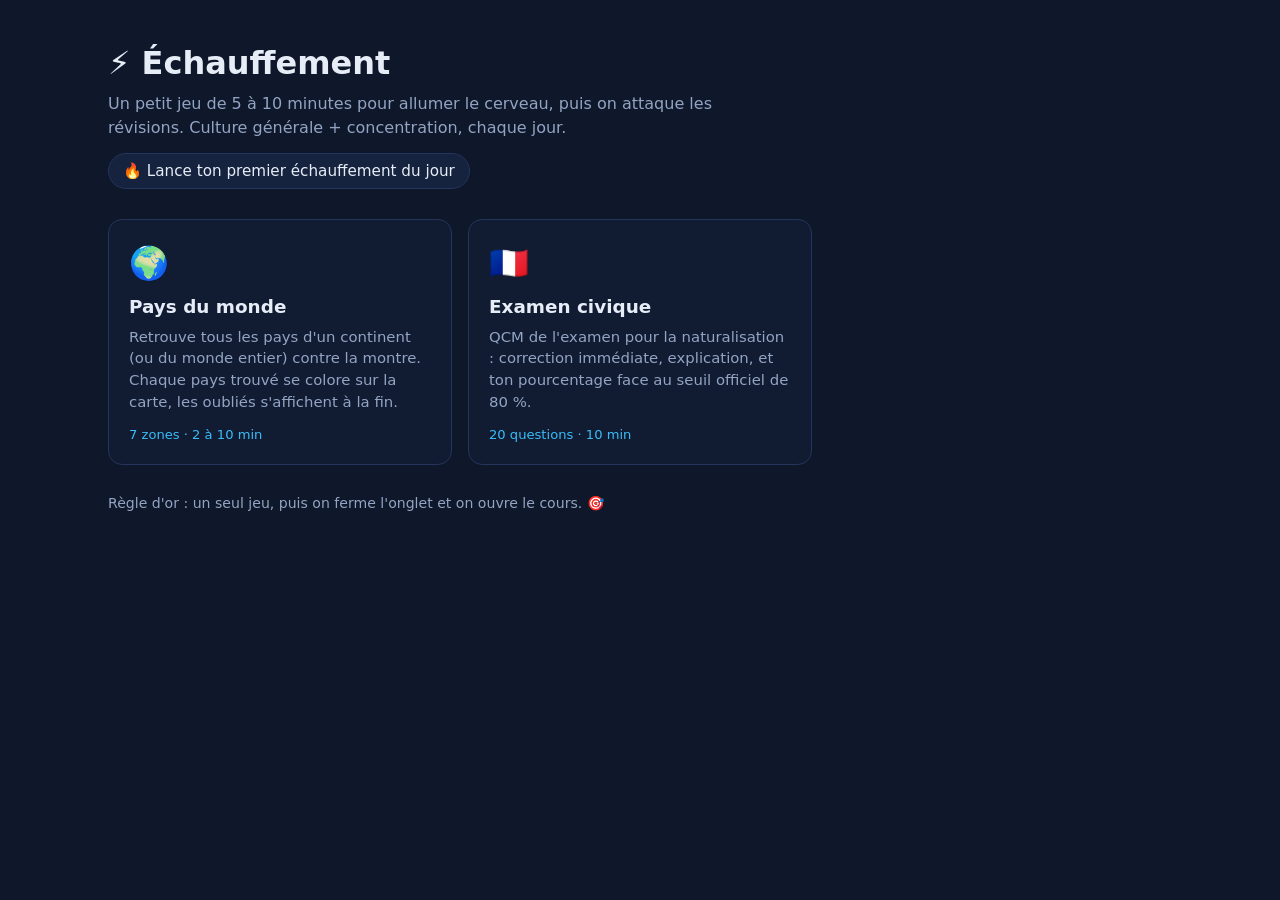
==== index.html @ aa5aae0f "Échauffement : jeu des pays + QCM examen civique Co-Authored-By: Claude Opus 5.5 <noreply@anthropic." ====
<!DOCTYPE html>
<html lang="fr">
<head>
<meta charset="utf-8">
<meta name="viewport" content="width=device-width,initial-scale=1">
<title>Échauffement — 10 minutes pour se mettre en route</title>
<link rel="stylesheet" href="css/style.css">
</head>
<body>
<div class="wrap">
  <section class="hero">
    <h1>⚡ Échauffement</h1>
    <p>Un petit jeu de 5 à 10 minutes pour allumer le cerveau, puis on attaque les révisions. Culture générale + concentration, chaque jour.</p>
    <div class="streak" id="streak"></div>
  </section>

  <div class="grid">
    <a class="card" href="pays.html">
      <div class="ico">🌍</div>
      <h2>Pays du monde</h2>
      <p>Retrouve tous les pays d'un continent (ou du monde entier) contre la montre. Chaque pays trouvé se colore sur la carte, les oubliés s'affichent à la fin.</p>
      <div class="meta" id="m-pays">7 zones · 2 à 10 min</div>
    </a>
    <a class="card" href="civique.html">
      <div class="ico">🇫🇷</div>
      <h2>Examen civique</h2>
      <p>QCM de l'examen pour la naturalisation : correction immédiate, explication, et ton pourcentage face au seuil officiel de 80 %.</p>
      <div class="meta" id="m-civ">20 questions · 10 min</div>
    </a>
  </div>

  <p class="muted small" style="margin-top:28px">Règle d'or : un seul jeu, puis on ferme l'onglet et on ouvre le cours. 🎯</p>
</div>
<script src="js/common.js"></script>
<script>
  const s = streak();
  document.getElementById("streak").innerHTML = s
    ? `🔥 Série : <b>${s} jour${s > 1 ? "s" : ""}</b> d'affilée`
    : `🔥 Lance ton premier échauffement du jour`;
  const h = Store.get("civ:hist", []);
  if (h.length) document.getElementById("m-civ").textContent = `20 questions · 10 min · dernier score : ${h[h.length - 1].p}%`;
</script>
</body>
</html>
---- css/style.css ----
:root{
  --bg:#0f172a;--panel:#111c33;--panel2:#16233f;--line:#24345a;
  --txt:#e6edf7;--mut:#93a4c3;--acc:#38bdf8;--ok:#22c55e;--ko:#ef4444;--warn:#f59e0b;
  --land:#1e2b47;--target:#33476f;--found:#22c55e;--miss:#ef4444;
  --r:14px;
}
*{box-sizing:border-box}
html,body{margin:0;background:var(--bg);color:var(--txt);font-family:system-ui,-apple-system,"Segoe UI",Roboto,sans-serif;line-height:1.45}
a{color:var(--acc);text-decoration:none}
.wrap{max-width:1100px;margin:0 auto;padding:18px}
header.top{display:flex;align-items:center;justify-content:space-between;gap:12px;margin-bottom:14px}
header.top h1{font-size:1.25rem;margin:0}
header.top .back{color:var(--mut);font-size:.95rem}
.muted{color:var(--mut)}
.small{font-size:.88rem}

/* Accueil */
.hero{padding:22px 0 8px}
.hero h1{font-size:2rem;margin:0 0 6px}
.hero p{margin:0;color:var(--mut);max-width:640px}
.streak{display:inline-flex;gap:8px;align-items:center;background:var(--panel2);border:1px solid var(--line);border-radius:999px;padding:6px 14px;margin-top:14px;font-size:.95rem}
.grid{display:grid;grid-template-columns:repeat(auto-fill,minmax(280px,1fr));gap:16px;margin-top:22px}
.card{display:block;background:var(--panel);border:1px solid var(--line);border-radius:var(--r);padding:20px;color:var(--txt);transition:transform .12s,border-color .12s}
a.card:hover{transform:translateY(-2px);border-color:var(--acc)}
.card .ico{font-size:2rem}
.card h2{margin:8px 0 6px;font-size:1.15rem}
.card p{margin:0;color:var(--mut);font-size:.93rem}
.card .meta{margin-top:12px;font-size:.82rem;color:var(--acc)}
.card.soon{opacity:.55}

/* Boutons */
.btn{appearance:none;border:1px solid var(--line);background:var(--panel2);color:var(--txt);padding:10px 16px;border-radius:10px;font-size:1rem;cursor:pointer;font-weight:600}
.btn:hover{border-color:var(--acc)}
.btn.primary{background:var(--acc);border-color:var(--acc);color:#05202e}
.btn.danger{border-color:#5b2330;color:#fca5a5}
.btn:disabled{opacity:.5;cursor:default}
.row{display:flex;gap:10px;flex-wrap:wrap;align-items:center}

/* Choix continent */
.choices{display:grid;grid-template-columns:repeat(auto-fill,minmax(200px,1fr));gap:12px;margin-top:12px}
.choice{text-align:left;background:var(--panel);border:1px solid var(--line);border-radius:var(--r);padding:16px;color:var(--txt);cursor:pointer;font:inherit}
.choice:hover{border-color:var(--acc)}
.choice b{display:block;font-size:1.05rem}
.choice span{display:block;color:var(--mut);font-size:.85rem;margin-top:4px}
.choice .best{color:var(--ok)}

/* Jeu carte */
.hud{display:flex;gap:12px;align-items:center;flex-wrap:wrap;margin-bottom:10px}
.hud input{flex:1;min-width:220px;font-size:1.1rem;padding:12px 14px;border-radius:10px;border:2px solid var(--line);background:#0b1326;color:var(--txt);outline:none}
.hud input:focus{border-color:var(--acc)}
.hud input.flash{border-color:var(--ok);box-shadow:0 0 0 3px rgba(34,197,94,.25)}
.stat{background:var(--panel);border:1px solid var(--line);border-radius:10px;padding:8px 14px;font-variant-numeric:tabular-nums;font-weight:700;min-width:92px;text-align:center}
.stat small{display:block;font-weight:500;color:var(--mut);font-size:.72rem}
.stat.low{color:var(--warn)}
.bar{height:6px;background:var(--panel2);border-radius:99px;overflow:hidden;margin-bottom:10px}
.bar>i{display:block;height:100%;background:var(--ok);width:0;transition:width .3s}
.last{min-height:1.4em;color:var(--ok);font-weight:600;margin:-2px 0 8px}
.mapbox{position:relative;background:#0a1730;border:1px solid var(--line);border-radius:var(--r);overflow:hidden}
.mapbox svg{display:block;width:100%;height:68vh;min-height:360px;cursor:grab;touch-action:none}
.mapbox .hint{position:absolute;right:10px;bottom:8px;font-size:.75rem;color:var(--mut);pointer-events:none}
.zoombtns{position:absolute;right:10px;top:10px;display:flex;flex-direction:column;gap:6px}
.zoombtns button{width:34px;height:34px;border-radius:8px;border:1px solid var(--line);background:var(--panel2);color:var(--txt);font-size:1.1rem;cursor:pointer}
path.land{fill:var(--land);stroke:#0a1730;stroke-width:.5;vector-effect:non-scaling-stroke}
path.target{fill:var(--target)}
path.found{fill:var(--found)}
path.miss{fill:var(--miss)}
circle.dot{fill:var(--target);stroke:#cbd5e1;stroke-width:1;vector-effect:non-scaling-stroke}
circle.dot.found{fill:var(--found);stroke:#bbf7d0}
circle.dot.miss{fill:var(--miss);stroke:#fecaca}
.pulse{animation:pulse 1s ease-in-out infinite}
@keyframes pulse{50%{opacity:.35}}
text.lbl{fill:#fff;font-weight:700;text-anchor:middle;dominant-baseline:middle;paint-order:stroke;stroke:#052e16;stroke-width:3px;stroke-linejoin:round;pointer-events:none}
text.lbl.miss{stroke:#450a0a}
.tip{position:absolute;pointer-events:none;background:#000c;padding:4px 8px;border-radius:6px;font-size:.85rem;display:none}

/* Résultats */
.results{background:var(--panel);border:1px solid var(--line);border-radius:var(--r);padding:18px;margin:14px 0}
.results h2{margin:0 0 6px}
.big{font-size:2.4rem;font-weight:800}
.chips{display:flex;flex-wrap:wrap;gap:8px;margin-top:10px}
.chip{background:#3a1520;border:1px solid #6b2333;color:#fecaca;padding:5px 10px;border-radius:999px;font-size:.9rem;cursor:default}
.chip:hover{border-color:var(--ko)}
.hidden{display:none!important}

/* QCM */
.qcard{background:var(--panel);border:1px solid var(--line);border-radius:var(--r);padding:22px;margin-top:10px}
.tag{display:inline-block;font-size:.78rem;padding:3px 10px;border-radius:999px;background:var(--panel2);border:1px solid var(--line);color:var(--acc);margin-bottom:10px}
.tag.sit{color:var(--warn)}
.qtext{font-size:1.2rem;font-weight:650;margin:0 0 16px}
.opts{display:grid;gap:10px}
.opt{display:flex;gap:12px;align-items:flex-start;text-align:left;font:inherit;font-size:1rem;color:var(--txt);background:var(--panel2);border:2px solid var(--line);border-radius:12px;padding:12px 14px;cursor:pointer}
.opt:hover:not(:disabled){border-color:var(--acc)}
.opt .k{flex:none;width:26px;height:26px;border-radius:7px;background:#0b1326;display:grid;place-items:center;font-weight:700;font-size:.85rem;color:var(--mut)}
.opt.good{border-color:var(--ok);background:#0f2e1c}
.opt.bad{border-color:var(--ko);background:#34131b}
.opt:disabled{cursor:default}
.expl{margin-top:14px;padding:12px 14px;border-radius:10px;background:#0b1326;border-left:4px solid var(--acc);font-size:.95rem}
.expl.ok{border-left-color:var(--ok)}.expl.ko{border-left-color:var(--ko)}
.target-line{position:relative;height:14px;background:var(--panel2);border-radius:99px;margin:14px 0 6px;overflow:visible}
.target-line>i{display:block;height:100%;border-radius:99px}
.target-line>b{position:absolute;top:-6px;bottom:-6px;width:3px;background:#fff;left:80%}
.themes{display:grid;grid-template-columns:repeat(auto-fill,minmax(210px,1fr));gap:8px;margin-top:12px}
.themes div{background:var(--panel2);border-radius:10px;padding:8px 12px;font-size:.9rem}
.errs{margin-top:14px;display:grid;gap:10px}
.errs div{background:var(--panel2);border-radius:10px;padding:10px 14px;font-size:.93rem}
.errs .ga{color:#86efac}.errs .ba{color:#fca5a5;text-decoration:line-through}
.hist{font-variant-numeric:tabular-nums}
@media (max-width:600px){.hero h1{font-size:1.6rem}.qtext{font-size:1.08rem}.mapbox svg{height:58vh}}
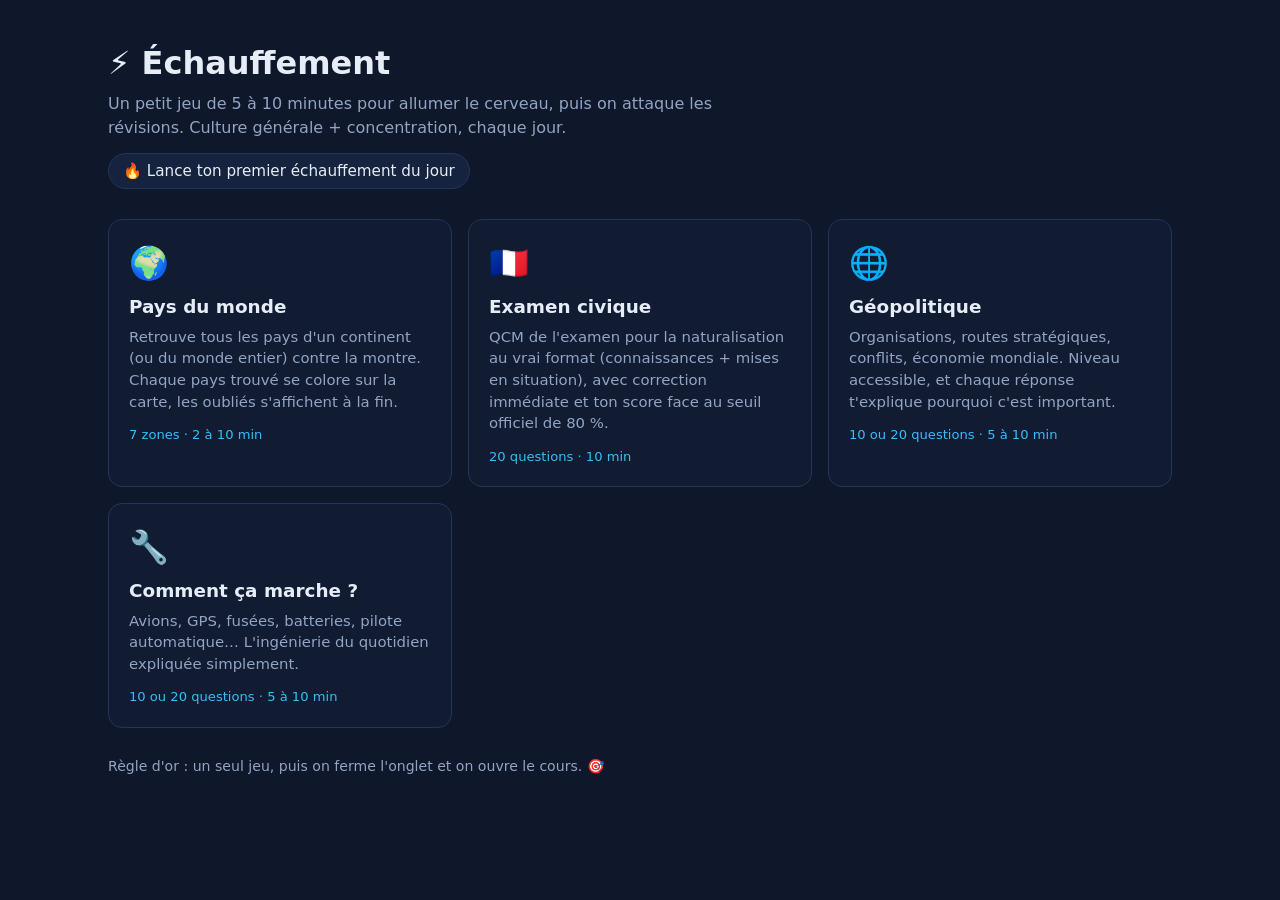
==== commit debc3e65: "Zoom sur chaque pays trouvé, QCM naturalisation au vrai format, quiz Géopolitique et Comment ça marc" ====
--- a/index.html
+++ b/index.html
@@ -24,8 +24,20 @@
     <a class="card" href="civique.html">
       <div class="ico">🇫🇷</div>
       <h2>Examen civique</h2>
-      <p>QCM de l'examen pour la naturalisation : correction immédiate, explication, et ton pourcentage face au seuil officiel de 80 %.</p>
+      <p>QCM de l'examen pour la naturalisation au vrai format (connaissances + mises en situation), avec correction immédiate et ton score face au seuil officiel de 80 %.</p>
       <div class="meta" id="m-civ">20 questions · 10 min</div>
+    </a>
+    <a class="card" href="geo.html">
+      <div class="ico">🌐</div>
+      <h2>Géopolitique</h2>
+      <p>Organisations, routes stratégiques, conflits, économie mondiale. Niveau accessible, et chaque réponse t'explique pourquoi c'est important.</p>
+      <div class="meta">10 ou 20 questions · 5 à 10 min</div>
+    </a>
+    <a class="card" href="tech.html">
+      <div class="ico">🔧</div>
+      <h2>Comment ça marche ?</h2>
+      <p>Avions, GPS, fusées, batteries, pilote automatique… L'ingénierie du quotidien expliquée simplement.</p>
+      <div class="meta">10 ou 20 questions · 5 à 10 min</div>
     </a>
   </div>
 
@@ -37,7 +49,7 @@
   document.getElementById("streak").innerHTML = s
     ? `🔥 Série : <b>${s} jour${s > 1 ? "s" : ""}</b> d'affilée`
     : `🔥 Lance ton premier échauffement du jour`;
-  const h = Store.get("civ:hist", []);
+  const h = Store.get("civ2:hist", []);
   if (h.length) document.getElementById("m-civ").textContent = `20 questions · 10 min · dernier score : ${h[h.length - 1].p}%`;
 </script>
 </body>
--- a/css/style.css
+++ b/css/style.css
@@ -106,3 +106,5 @@
 .errs .ga{color:#86efac}.errs .ba{color:#fca5a5;text-decoration:line-through}
 .hist{font-variant-numeric:tabular-nums}
 @media (max-width:600px){.hero h1{font-size:1.6rem}.qtext{font-size:1.08rem}.mapbox svg{height:58vh}}
+.toggle{display:flex;align-items:center;gap:6px;font-size:.9rem;color:var(--mut);cursor:pointer;user-select:none}
+.toggle input{width:18px;height:18px;accent-color:var(--acc)}
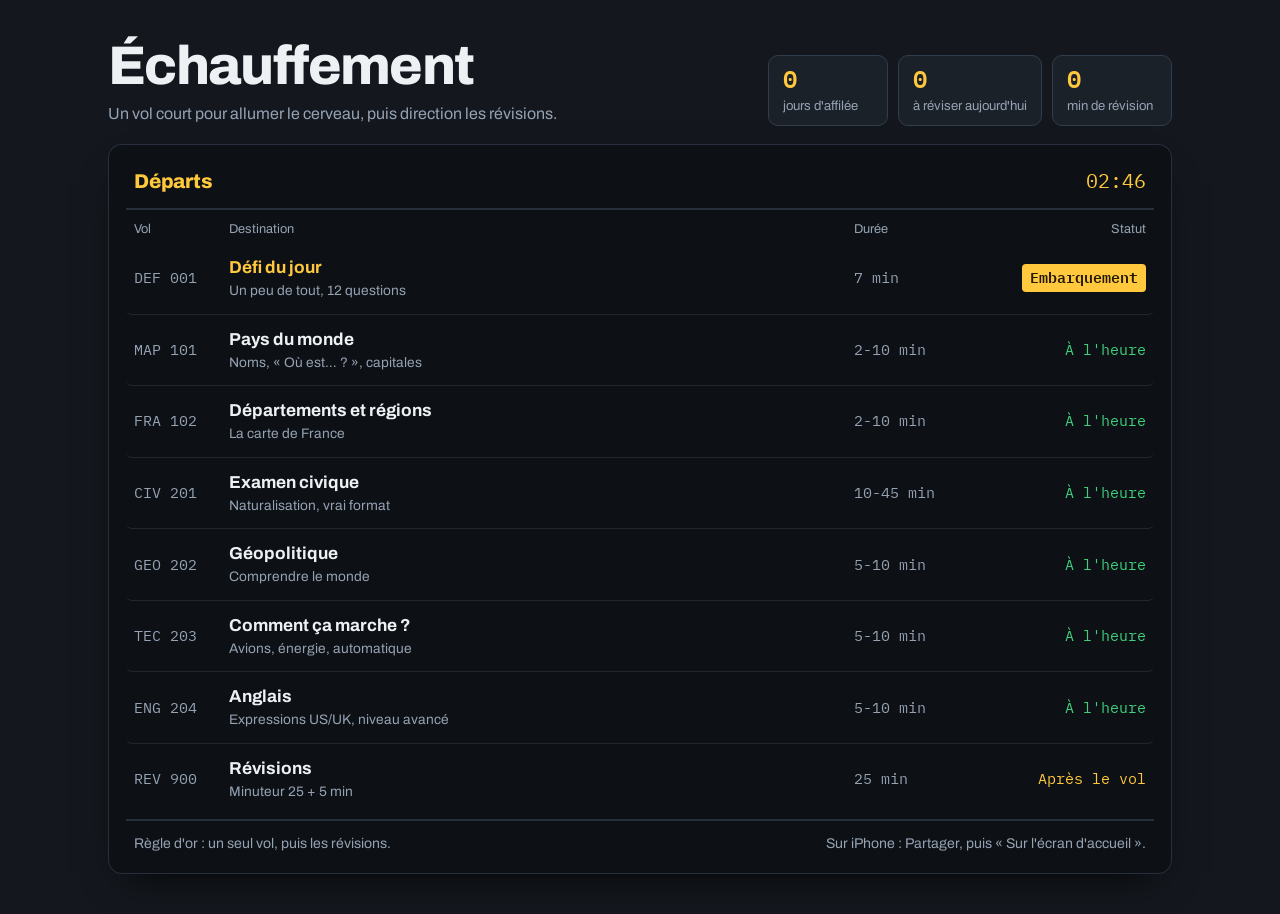
==== commit 5338d6d1: "Tableau des départs, répétition espacée partout, Où est…, capitales, France, anglais, défi du jour, " ====
--- a/index.html
+++ b/index.html
@@ -2,55 +2,78 @@
 <html lang="fr">
 <head>
 <meta charset="utf-8">
-<meta name="viewport" content="width=device-width,initial-scale=1">
-<title>Échauffement — 10 minutes pour se mettre en route</title>
+<meta name="viewport" content="width=device-width,initial-scale=1,viewport-fit=cover">
+<title>Échauffement — départs</title>
+<meta name="description" content="Petits jeux de 5 à 10 minutes pour se mettre en route avant de réviser.">
+<meta name="theme-color" content="#14181e">
+<link rel="manifest" href="manifest.webmanifest">
+<link rel="icon" href="icons/icon-192.png">
+<link rel="apple-touch-icon" href="icons/apple-touch-icon.png">
+<meta name="apple-mobile-web-app-capable" content="yes">
+<meta name="apple-mobile-web-app-status-bar-style" content="black-translucent">
+<meta name="apple-mobile-web-app-title" content="Échauffement">
+<link rel="preload" href="fonts/archivo-latin-800-normal.woff2" as="font" type="font/woff2" crossorigin>
 <link rel="stylesheet" href="css/style.css">
 </head>
 <body>
 <div class="wrap">
-  <section class="hero">
-    <h1>⚡ Échauffement</h1>
-    <p>Un petit jeu de 5 à 10 minutes pour allumer le cerveau, puis on attaque les révisions. Culture générale + concentration, chaque jour.</p>
-    <div class="streak" id="streak"></div>
+  <section class="hall">
+    <div>
+      <h1>Échauffement</h1>
+      <p>Un vol court pour allumer le cerveau, puis direction les révisions.</p>
+    </div>
+    <div class="counters">
+      <div class="counter"><b id="c-streak">0</b><span>jours d'affilée</span></div>
+      <div class="counter"><b id="c-due">0</b><span>à réviser aujourd'hui</span></div>
+      <div class="counter"><b id="c-focus">0</b><span>min de révision</span></div>
+    </div>
   </section>
 
-  <div class="grid">
-    <a class="card" href="pays.html">
-      <div class="ico">🌍</div>
-      <h2>Pays du monde</h2>
-      <p>Retrouve tous les pays d'un continent (ou du monde entier) contre la montre. Chaque pays trouvé se colore sur la carte, les oubliés s'affichent à la fin.</p>
-      <div class="meta" id="m-pays">7 zones · 2 à 10 min</div>
-    </a>
-    <a class="card" href="civique.html">
-      <div class="ico">🇫🇷</div>
-      <h2>Examen civique</h2>
-      <p>QCM de l'examen pour la naturalisation au vrai format (connaissances + mises en situation), avec correction immédiate et ton score face au seuil officiel de 80 %.</p>
-      <div class="meta" id="m-civ">20 questions · 10 min</div>
-    </a>
-    <a class="card" href="geo.html">
-      <div class="ico">🌐</div>
-      <h2>Géopolitique</h2>
-      <p>Organisations, routes stratégiques, conflits, économie mondiale. Niveau accessible, et chaque réponse t'explique pourquoi c'est important.</p>
-      <div class="meta">10 ou 20 questions · 5 à 10 min</div>
-    </a>
-    <a class="card" href="tech.html">
-      <div class="ico">🔧</div>
-      <h2>Comment ça marche ?</h2>
-      <p>Avions, GPS, fusées, batteries, pilote automatique… L'ingénierie du quotidien expliquée simplement.</p>
-      <div class="meta">10 ou 20 questions · 5 à 10 min</div>
-    </a>
-  </div>
-
-  <p class="muted small" style="margin-top:28px">Règle d'or : un seul jeu, puis on ferme l'onglet et on ouvre le cours. 🎯</p>
+  <section class="board" aria-labelledby="board-title">
+    <div class="board-head"><h2 id="board-title">Départs</h2><span class="clock" id="clock">--:--</span></div>
+    <div class="cols" aria-hidden="true"><span>Vol</span><span>Destination</span><span>Durée</span><span>Statut</span></div>
+    <ul class="flights" id="flights"></ul>
+    <div class="board-foot">
+      <span>Règle d'or : un seul vol, puis les révisions.</span>
+      <span>Sur iPhone : Partager, puis « Sur l'écran d'accueil ».</span>
+    </div>
+  </section>
 </div>
 <script src="js/common.js"></script>
 <script>
-  const s = streak();
-  document.getElementById("streak").innerHTML = s
-    ? `🔥 Série : <b>${s} jour${s > 1 ? "s" : ""}</b> d'affilée`
-    : `🔥 Lance ton premier échauffement du jour`;
-  const h = Store.get("civ2:hist", []);
-  if (h.length) document.getElementById("m-civ").textContent = `20 questions · 10 min · dernier score : ${h[h.length - 1].p}%`;
+{
+  const all = SRS.all(), t = dayNum();
+  const due = prefixes => Object.keys(all).filter(k => prefixes.some(p => k.startsWith(p)) && all[k].due <= t).length;
+  const last = k => { const h = Store.get(k + ":hist", []); return h.length ? h[h.length - 1].p : null; };
+  const defi = Store.get("defi:" + today(), null);
+  const focus = focusMinutes();
+  const FLIGHTS = [
+    { code: "DEF 001", href: "defi.html", dest: "Défi du jour", sub: "Un peu de tout, 12 questions", dur: "7 min", featured: true,
+      status: defi !== null ? [`Arrivé, ${defi} %`, ""] : ["Embarquement", "now"] },
+    { code: "MAP 101", href: "pays.html", dest: "Pays du monde", sub: "Noms, « Où est… ? », capitales", dur: "2-10 min", d: due(["loc:", "cap:"]) },
+    { code: "FRA 102", href: "france.html", dest: "Départements et régions", sub: "La carte de France", dur: "2-10 min", d: due(["fr:"]) },
+    { code: "CIV 201", href: "civique.html", dest: "Examen civique", sub: "Naturalisation, vrai format", dur: "10-45 min", d: due(["civ:"]), l: last("civ") },
+    { code: "GEO 202", href: "geo.html", dest: "Géopolitique", sub: "Comprendre le monde", dur: "5-10 min", d: due(["geo:"]), l: last("geo") },
+    { code: "TEC 203", href: "tech.html", dest: "Comment ça marche ?", sub: "Avions, énergie, automatique", dur: "5-10 min", d: due(["tech:"]), l: last("tech") },
+    { code: "ENG 204", href: "anglais.html", dest: "Anglais", sub: "Expressions US/UK, niveau avancé", dur: "5-10 min", d: due(["en:"]), l: last("en") },
+    { code: "REV 900", href: "focus.html", dest: "Révisions", sub: "Minuteur 25 + 5 min", dur: "25 min",
+      status: focus ? [`${focus} min aujourd'hui`, ""] : ["Après le vol", "due"] }
+  ];
+  document.getElementById("flights").innerHTML = FLIGHTS.map((f, i) => {
+    const [txt, cls] = f.status || (f.d ? [`${f.d} à réviser`, "due"] : f.l !== undefined && f.l !== null ? [`À l'heure, ${f.l} %`, ""] : ["À l'heure", ""]);
+    return `<li><a class="flight${f.featured ? " featured" : ""}" href="${f.href}" style="--i:${i}">
+      <span class="code">${f.code}</span>
+      <span class="dest">${f.dest}<small>${f.sub}</small></span>
+      <span class="dur">${f.dur}</span>
+      <span class="status ${cls}">${txt}</span></a></li>`;
+  }).join("");
+  const totalDue = due(["civ:", "geo:", "tech:", "en:", "capq:", "loc:", "cap:", "fr:"]);
+  document.getElementById("c-streak").textContent = streak();
+  document.getElementById("c-due").textContent = totalDue;
+  document.getElementById("c-focus").textContent = focus;
+  const clock = () => { const d = new Date(); document.getElementById("clock").textContent = String(d.getHours()).padStart(2, "0") + ":" + String(d.getMinutes()).padStart(2, "0"); };
+  clock(); setInterval(clock, 10000);
+}
 </script>
 </body>
 </html>
--- a/css/style.css
+++ b/css/style.css
@@ -1,110 +1,190 @@
+/* ===== Échauffement — thème « tableau des départs » =====
+   Fond anthracite de hall d'aéroport, jaune signalétique des panneaux, chiffres en police à chasse fixe comme un panneau à palettes. */
+@font-face{font-family:"Archivo";src:url(../fonts/archivo-latin-400-normal.woff2) format("woff2");font-weight:400;font-display:swap}
+@font-face{font-family:"Archivo";src:url(../fonts/archivo-latin-600-normal.woff2) format("woff2");font-weight:600;font-display:swap}
+@font-face{font-family:"Archivo";src:url(../fonts/archivo-latin-700-normal.woff2) format("woff2");font-weight:700;font-display:swap}
+@font-face{font-family:"Archivo";src:url(../fonts/archivo-latin-800-normal.woff2) format("woff2");font-weight:800;font-display:swap}
+@font-face{font-family:"Plex Mono";src:url(../fonts/ibm-plex-mono-latin-400-normal.woff2) format("woff2");font-weight:400;font-display:swap}
+@font-face{font-family:"Plex Mono";src:url(../fonts/ibm-plex-mono-latin-600-normal.woff2) format("woff2");font-weight:600;font-display:swap}
+
 :root{
-  --bg:#0f172a;--panel:#111c33;--panel2:#16233f;--line:#24345a;
-  --txt:#e6edf7;--mut:#93a4c3;--acc:#38bdf8;--ok:#22c55e;--ko:#ef4444;--warn:#f59e0b;
-  --land:#1e2b47;--target:#33476f;--found:#22c55e;--miss:#ef4444;
-  --r:14px;
+  --bg:#14181e; --panel:#1b2129; --panel2:#232b35; --line:#323d4b; --flap:#0d1014;
+  --txt:#eef1f4; --mut:#95a2b3; --sig:#ffc83d; --sig-ink:#231a00;
+  --ok:#3fcf7d; --ko:#ff5d62; --info:#7cc4ff;
+  --ocean:#101924; --land:#27303c; --target:#3b4859; --found:#3fcf7d; --miss:#ff5d62;
+  --r:10px; --mono:"Plex Mono",ui-monospace,Menlo,monospace;
 }
-*{box-sizing:border-box}
-html,body{margin:0;background:var(--bg);color:var(--txt);font-family:system-ui,-apple-system,"Segoe UI",Roboto,sans-serif;line-height:1.45}
-a{color:var(--acc);text-decoration:none}
-.wrap{max-width:1100px;margin:0 auto;padding:18px}
-header.top{display:flex;align-items:center;justify-content:space-between;gap:12px;margin-bottom:14px}
-header.top h1{font-size:1.25rem;margin:0}
-header.top .back{color:var(--mut);font-size:.95rem}
-.muted{color:var(--mut)}
-.small{font-size:.88rem}
+*{box-sizing:border-box;min-width:0}
+html,body{margin:0;background:var(--bg);color:var(--txt);font:16px/1.5 "Archivo",system-ui,sans-serif;-webkit-font-smoothing:antialiased}
+a{color:var(--info);text-decoration:none}
+button,input{font:inherit}
+:focus-visible{outline:3px solid var(--sig);outline-offset:2px}
+.wrap{max-width:1120px;margin:0 auto;padding:clamp(14px,3vw,28px) clamp(14px,3vw,28px) 40px;padding-top:max(clamp(14px,3vw,28px),env(safe-area-inset-top))}
+.muted{color:var(--mut)} .small{font-size:.88rem} .hidden{display:none!important} .okc{color:var(--ok)}
+h1,h2,h3{line-height:1.1;margin:0;font-weight:800;letter-spacing:-.01em}
 
-/* Accueil */
-.hero{padding:22px 0 8px}
-.hero h1{font-size:2rem;margin:0 0 6px}
-.hero p{margin:0;color:var(--mut);max-width:640px}
-.streak{display:inline-flex;gap:8px;align-items:center;background:var(--panel2);border:1px solid var(--line);border-radius:999px;padding:6px 14px;margin-top:14px;font-size:.95rem}
-.grid{display:grid;grid-template-columns:repeat(auto-fill,minmax(280px,1fr));gap:16px;margin-top:22px}
-.card{display:block;background:var(--panel);border:1px solid var(--line);border-radius:var(--r);padding:20px;color:var(--txt);transition:transform .12s,border-color .12s}
-a.card:hover{transform:translateY(-2px);border-color:var(--acc)}
-.card .ico{font-size:2rem}
-.card h2{margin:8px 0 6px;font-size:1.15rem}
-.card p{margin:0;color:var(--mut);font-size:.93rem}
-.card .meta{margin-top:12px;font-size:.82rem;color:var(--acc)}
-.card.soon{opacity:.55}
+/* ---------- En-tête des pages ---------- */
+header.top{display:flex;align-items:center;gap:16px;margin-bottom:18px;padding-bottom:14px;border-bottom:1px solid var(--line)}
+header.top h1{font-size:clamp(1.35rem,3vw,1.8rem)}
+header.top .back{display:inline-flex;align-items:center;gap:6px;font-weight:600;color:var(--mut);padding:8px 14px;border:1px solid var(--line);border-radius:999px;font-size:.9rem;white-space:nowrap;min-height:40px}
+header.top .back:hover{color:var(--txt);border-color:var(--mut)}
+.intro{max-width:68ch;color:var(--mut);margin:0 0 16px}
+.intro b{color:var(--txt)}
 
-/* Boutons */
-.btn{appearance:none;border:1px solid var(--line);background:var(--panel2);color:var(--txt);padding:10px 16px;border-radius:10px;font-size:1rem;cursor:pointer;font-weight:600}
-.btn:hover{border-color:var(--acc)}
-.btn.primary{background:var(--acc);border-color:var(--acc);color:#05202e}
-.btn.danger{border-color:#5b2330;color:#fca5a5}
-.btn:disabled{opacity:.5;cursor:default}
+/* ---------- Tableau des départs (accueil) ---------- */
+.hall{display:flex;flex-wrap:wrap;align-items:flex-end;justify-content:space-between;gap:12px 24px;margin:8px 0 18px}
+.hall h1{font-size:clamp(2.2rem,6vw,3.4rem);letter-spacing:-.03em}
+.hall p{margin:6px 0 0;color:var(--mut);max-width:52ch}
+.counters{display:flex;gap:10px;flex-wrap:wrap}
+.counter{background:var(--panel);border:1px solid var(--line);border-radius:var(--r);padding:8px 14px;min-width:120px}
+.counter b{display:block;font-family:var(--mono);font-size:1.5rem;font-weight:600;color:var(--sig);line-height:1.2}
+.counter span{font-size:.82rem;color:var(--mut)}
+.board{background:var(--flap);border-radius:14px;padding:clamp(10px,2vw,18px);box-shadow:inset 0 0 0 1px #262f3b,0 18px 40px -20px #000}
+.board-head{display:flex;justify-content:space-between;align-items:baseline;padding:4px 8px 12px;border-bottom:2px solid #262f3b}
+.board-head h2{font-size:1.25rem;color:var(--sig)}
+.board-head .clock{font-family:var(--mono);color:var(--sig);font-size:1.25rem}
+.cols{display:grid;grid-template-columns:5.2rem minmax(0,1fr) 6.5rem 11rem;gap:12px;padding:10px 8px 4px;color:var(--mut);font-size:.8rem}
+.cols span:last-child{text-align:right}
+.flights{list-style:none;margin:0;padding:0}
+.flight{display:grid;grid-template-columns:5.2rem minmax(0,1fr) 6.5rem 11rem;align-items:center;gap:12px;padding:12px 8px;border-bottom:1px solid #1f2731;color:var(--txt);border-radius:6px;transition:background .15s}
+.flight:hover{background:#18202a}
+.flights li:last-child .flight{border-bottom:0}
+.flight .code,.flight .dur,.flight .status{font-family:var(--mono);font-size:.92rem}
+.flight .code{color:var(--mut)}
+.flight .dest{font-weight:700;font-size:1.08rem;display:flex;flex-direction:column}
+.flight .dest small{font-weight:400;color:var(--mut);font-size:.86rem}
+.flight .dur{color:var(--mut)}
+.flight .status{text-align:right;color:var(--ok)}
+.flight .status.due{color:var(--sig)}
+.flight .status.now{color:var(--sig-ink);background:var(--sig);padding:3px 8px;border-radius:4px;justify-self:end;font-weight:600}
+.flight.featured .dest{color:var(--sig)}
+.board-foot{display:flex;justify-content:space-between;flex-wrap:wrap;gap:8px;padding:12px 8px 2px;color:var(--mut);font-size:.88rem;border-top:2px solid #262f3b;margin-top:4px}
+@media (prefers-reduced-motion:no-preference){
+  .flight .dest,.flight .status{animation:flap .5s cubic-bezier(.3,1.4,.6,1) both;animation-delay:calc(var(--i)*70ms)}
+  @keyframes flap{from{transform:rotateX(90deg);opacity:0}to{transform:none;opacity:1}}
+}
+@media (max-width:700px){
+  .cols{display:none}
+  .flight{grid-template-columns:minmax(0,1fr) auto;row-gap:2px}
+  .flight .code,.flight .dur{display:none}
+  .flight .status{font-size:.82rem}
+}
+
+/* ---------- Boutons, onglets, choix ---------- */
+.btn{display:inline-flex;align-items:center;justify-content:center;min-height:44px;border:1px solid var(--line);background:var(--panel2);color:var(--txt);padding:10px 18px;border-radius:999px;font-weight:700;cursor:pointer}
+.btn:hover{border-color:var(--mut)}
+.btn.primary{background:var(--sig);border-color:var(--sig);color:var(--sig-ink)}
+.btn.primary:hover{filter:brightness(1.06)}
+.btn.danger{color:#ffb1b3;border-color:#5a2a30;background:transparent}
 .row{display:flex;gap:10px;flex-wrap:wrap;align-items:center}
+.tabs{display:inline-flex;flex-wrap:wrap;gap:4px;background:var(--panel);border:1px solid var(--line);border-radius:22px;padding:4px;margin:0 0 10px}
+.tab{border:0;background:transparent;color:var(--mut);font-weight:700;padding:9px 16px;border-radius:999px;cursor:pointer;min-height:40px}
+.tab.on{background:var(--sig);color:var(--sig-ink)}
+.choices{display:grid;grid-template-columns:repeat(auto-fill,minmax(230px,1fr));gap:10px;margin-top:14px}
+.choice{text-align:left;background:var(--panel);border:1px solid var(--line);border-radius:var(--r);padding:14px 16px;color:var(--txt);cursor:pointer;display:flex;flex-direction:column;gap:3px;min-height:44px}
+.choice:hover:not(:disabled){border-color:var(--sig)}
+.choice:disabled{opacity:.45;cursor:default}
+.choice b{font-size:1.05rem}
+.choice span{color:var(--mut);font-size:.88rem}
+.choice .due{color:var(--sig);font-weight:600}
+.choice.hot{border-color:#6b5520}
+.toggle{display:inline-flex;align-items:center;gap:6px;font-size:.9rem;color:var(--mut);cursor:pointer;user-select:none;min-height:44px}
+.toggle input{width:18px;height:18px;accent-color:var(--sig)}
 
-/* Choix continent */
-.choices{display:grid;grid-template-columns:repeat(auto-fill,minmax(200px,1fr));gap:12px;margin-top:12px}
-.choice{text-align:left;background:var(--panel);border:1px solid var(--line);border-radius:var(--r);padding:16px;color:var(--txt);cursor:pointer;font:inherit}
-.choice:hover{border-color:var(--acc)}
-.choice b{display:block;font-size:1.05rem}
-.choice span{display:block;color:var(--mut);font-size:.85rem;margin-top:4px}
-.choice .best{color:var(--ok)}
-
-/* Jeu carte */
-.hud{display:flex;gap:12px;align-items:center;flex-wrap:wrap;margin-bottom:10px}
-.hud input{flex:1;min-width:220px;font-size:1.1rem;padding:12px 14px;border-radius:10px;border:2px solid var(--line);background:#0b1326;color:var(--txt);outline:none}
-.hud input:focus{border-color:var(--acc)}
-.hud input.flash{border-color:var(--ok);box-shadow:0 0 0 3px rgba(34,197,94,.25)}
-.stat{background:var(--panel);border:1px solid var(--line);border-radius:10px;padding:8px 14px;font-variant-numeric:tabular-nums;font-weight:700;min-width:92px;text-align:center}
-.stat small{display:block;font-weight:500;color:var(--mut);font-size:.72rem}
-.stat.low{color:var(--warn)}
-.bar{height:6px;background:var(--panel2);border-radius:99px;overflow:hidden;margin-bottom:10px}
-.bar>i{display:block;height:100%;background:var(--ok);width:0;transition:width .3s}
-.last{min-height:1.4em;color:var(--ok);font-weight:600;margin:-2px 0 8px}
-.mapbox{position:relative;background:#0a1730;border:1px solid var(--line);border-radius:var(--r);overflow:hidden}
-.mapbox svg{display:block;width:100%;height:68vh;min-height:360px;cursor:grab;touch-action:none}
-.mapbox .hint{position:absolute;right:10px;bottom:8px;font-size:.75rem;color:var(--mut);pointer-events:none}
+/* ---------- Jeu sur carte ---------- */
+.hud{display:flex;gap:10px;align-items:center;flex-wrap:wrap;margin-bottom:10px}
+.hud input{flex:1;min-width:200px;font-size:1.1rem;padding:12px 18px;border-radius:999px;border:2px solid var(--line);background:var(--flap);color:var(--txt);outline:none;min-height:48px}
+.hud input:focus{border-color:var(--sig)}
+.hud input.flash{border-color:var(--ok);box-shadow:0 0 0 4px rgba(63,207,125,.2)}
+.ask{flex:1;min-width:220px;display:flex;align-items:center;gap:10px;background:var(--flap);border-radius:999px;padding:5px 5px 5px 18px;min-height:48px}
+.ask .q{color:var(--mut);font-size:.95rem;white-space:nowrap}
+.ask b{font-size:1.2rem;color:var(--sig);font-weight:800}
+.ask .n{margin-left:auto;font-family:var(--mono);color:var(--mut);font-size:.9rem}
+.ask .btn{min-height:38px;padding:6px 14px}
+.stat{background:var(--panel);border:1px solid var(--line);border-radius:var(--r);padding:6px 14px;font-family:var(--mono);font-weight:600;font-size:1.1rem;min-width:92px;text-align:center;line-height:1.3}
+.stat small{display:block;font-family:"Archivo",sans-serif;font-weight:400;color:var(--mut);font-size:.74rem}
+.stat.low{color:var(--ko)}
+.bar{height:4px;background:var(--panel2);border-radius:99px;overflow:hidden;margin-bottom:8px}
+.bar>i{display:block;height:100%;background:var(--sig);width:0;transition:width .3s}
+.last{min-height:1.5em;font-weight:600;margin:0 0 8px}
+.last.ok{color:var(--ok)} .last.ko{color:var(--ko)}
+.mapbox{position:relative;background:var(--ocean);border:1px solid var(--line);border-radius:14px;overflow:hidden}
+.mapbox svg{display:block;width:100%;height:66vh;min-height:340px;cursor:grab;touch-action:none}
+.mapbox svg.clickable path.target,.mapbox svg.clickable circle.hit{cursor:pointer}
+.mapbox svg.clickable path.target:not(.found):not(.miss):hover{fill:#56677d}
+.mapbox .hint{position:absolute;left:12px;bottom:8px;font-size:.75rem;color:var(--mut);pointer-events:none}
 .zoombtns{position:absolute;right:10px;top:10px;display:flex;flex-direction:column;gap:6px}
-.zoombtns button{width:34px;height:34px;border-radius:8px;border:1px solid var(--line);background:var(--panel2);color:var(--txt);font-size:1.1rem;cursor:pointer}
-path.land{fill:var(--land);stroke:#0a1730;stroke-width:.5;vector-effect:non-scaling-stroke}
+.zoombtns button{width:40px;height:40px;border-radius:50%;border:1px solid var(--line);background:var(--panel);color:var(--txt);font-size:1.1rem;cursor:pointer}
+path.land{fill:var(--land);stroke:var(--ocean);stroke-width:.6;vector-effect:non-scaling-stroke}
 path.target{fill:var(--target)}
 path.found{fill:var(--found)}
 path.miss{fill:var(--miss)}
-circle.dot{fill:var(--target);stroke:#cbd5e1;stroke-width:1;vector-effect:non-scaling-stroke}
-circle.dot.found{fill:var(--found);stroke:#bbf7d0}
-circle.dot.miss{fill:var(--miss);stroke:#fecaca}
-.pulse{animation:pulse 1s ease-in-out infinite}
-@keyframes pulse{50%{opacity:.35}}
-text.lbl{fill:#fff;font-weight:700;text-anchor:middle;dominant-baseline:middle;paint-order:stroke;stroke:#052e16;stroke-width:3px;stroke-linejoin:round;pointer-events:none}
-text.lbl.miss{stroke:#450a0a}
-.tip{position:absolute;pointer-events:none;background:#000c;padding:4px 8px;border-radius:6px;font-size:.85rem;display:none}
+circle.dot{fill:var(--target);stroke:#dbe3ec;stroke-width:1;vector-effect:non-scaling-stroke;pointer-events:none}
+circle.dot.found{fill:var(--found);stroke:#c9f5dc}
+circle.dot.miss{fill:var(--miss);stroke:#ffd0d2}
+circle.hit{fill:transparent}
+.pulse{animation:pulse .8s ease-in-out infinite}
+@keyframes pulse{50%{opacity:.25}}
+text.lbl{fill:#fff;font-family:"Archivo",sans-serif;font-weight:700;text-anchor:middle;dominant-baseline:middle;paint-order:stroke;stroke:#0b3a20;stroke-width:3px;stroke-linejoin:round;pointer-events:none}
+text.lbl.miss{stroke:#4a0e12}
+.tip{position:absolute;pointer-events:none;background:#000d;padding:4px 10px;border-radius:6px;font-size:.85rem;display:none}
 
-/* Résultats */
-.results{background:var(--panel);border:1px solid var(--line);border-radius:var(--r);padding:18px;margin:14px 0}
-.results h2{margin:0 0 6px}
-.big{font-size:2.4rem;font-weight:800}
+.results{background:var(--panel);border:1px solid var(--line);border-radius:14px;padding:18px 20px;margin:14px 0}
+.results h2{font-size:1.4rem;margin-bottom:4px}
+.big{font-family:var(--mono);font-size:2.4rem;font-weight:600;color:var(--sig)}
 .chips{display:flex;flex-wrap:wrap;gap:8px;margin-top:10px}
-.chip{background:#3a1520;border:1px solid #6b2333;color:#fecaca;padding:5px 10px;border-radius:999px;font-size:.9rem;cursor:default}
+.chip{background:#2c1619;border:1px solid #5a2a30;color:#ffc9cb;padding:6px 12px;border-radius:999px;font-size:.9rem;cursor:pointer}
 .chip:hover{border-color:var(--ko)}
-.hidden{display:none!important}
 
-/* QCM */
-.qcard{background:var(--panel);border:1px solid var(--line);border-radius:var(--r);padding:22px;margin-top:10px}
-.tag{display:inline-block;font-size:.78rem;padding:3px 10px;border-radius:999px;background:var(--panel2);border:1px solid var(--line);color:var(--acc);margin-bottom:10px}
-.tag.sit{color:var(--warn)}
-.qtext{font-size:1.2rem;font-weight:650;margin:0 0 16px}
+/* ---------- QCM ---------- */
+.qcard{background:var(--panel);border:1px solid var(--line);border-radius:14px;padding:clamp(16px,3vw,26px);margin-top:10px}
+.tag{display:inline-block;font-size:.8rem;padding:3px 10px;border-radius:999px;background:var(--panel2);color:var(--info);margin-bottom:12px}
+.tag.sit{color:var(--sig)}
+.qtext{font-size:clamp(1.08rem,2.4vw,1.3rem);font-weight:700;margin:0 0 18px;max-width:60ch;line-height:1.35}
 .opts{display:grid;gap:10px}
-.opt{display:flex;gap:12px;align-items:flex-start;text-align:left;font:inherit;font-size:1rem;color:var(--txt);background:var(--panel2);border:2px solid var(--line);border-radius:12px;padding:12px 14px;cursor:pointer}
-.opt:hover:not(:disabled){border-color:var(--acc)}
-.opt .k{flex:none;width:26px;height:26px;border-radius:7px;background:#0b1326;display:grid;place-items:center;font-weight:700;font-size:.85rem;color:var(--mut)}
-.opt.good{border-color:var(--ok);background:#0f2e1c}
-.opt.bad{border-color:var(--ko);background:#34131b}
+.opt{display:flex;gap:12px;align-items:flex-start;text-align:left;font-size:1rem;color:var(--txt);background:var(--panel2);border:2px solid transparent;border-radius:12px;padding:12px 14px;cursor:pointer;min-height:48px}
+.opt:hover:not(:disabled){border-color:var(--sig)}
+.opt .k{flex:none;width:28px;height:28px;border-radius:6px;background:var(--flap);display:grid;place-items:center;font-family:var(--mono);font-weight:600;font-size:.85rem;color:var(--mut)}
+.opt.good{border-color:var(--ok);background:#13301f}
+.opt.bad{border-color:var(--ko);background:#36171b}
 .opt:disabled{cursor:default}
-.expl{margin-top:14px;padding:12px 14px;border-radius:10px;background:#0b1326;border-left:4px solid var(--acc);font-size:.95rem}
+.expl{margin-top:14px;padding:12px 16px;border-radius:10px;background:var(--flap);border-left:4px solid var(--info);font-size:.96rem;max-width:75ch}
 .expl.ok{border-left-color:var(--ok)}.expl.ko{border-left-color:var(--ko)}
-.target-line{position:relative;height:14px;background:var(--panel2);border-radius:99px;margin:14px 0 6px;overflow:visible}
+.expl .when{color:var(--mut);font-size:.84rem;margin-top:6px}
+.target-line{position:relative;height:12px;background:var(--panel2);border-radius:99px;margin:14px 0 6px}
 .target-line>i{display:block;height:100%;border-radius:99px}
-.target-line>b{position:absolute;top:-6px;bottom:-6px;width:3px;background:#fff;left:80%}
-.themes{display:grid;grid-template-columns:repeat(auto-fill,minmax(210px,1fr));gap:8px;margin-top:12px}
-.themes div{background:var(--panel2);border-radius:10px;padding:8px 12px;font-size:.9rem}
-.errs{margin-top:14px;display:grid;gap:10px}
+.target-line>b{position:absolute;top:-5px;bottom:-5px;width:3px;background:#fff;border-radius:2px}
+.themes{display:grid;grid-template-columns:repeat(auto-fill,minmax(220px,1fr));gap:8px;margin-top:14px}
+.themes div{background:var(--panel2);border-radius:8px;padding:8px 12px;font-size:.9rem}
+.themes b{font-family:var(--mono);color:var(--sig);margin-right:6px}
+.errs{margin-top:12px;display:grid;gap:10px}
 .errs div{background:var(--panel2);border-radius:10px;padding:10px 14px;font-size:.93rem}
-.errs .ga{color:#86efac}.errs .ba{color:#fca5a5;text-decoration:line-through}
-.hist{font-variant-numeric:tabular-nums}
-@media (max-width:600px){.hero h1{font-size:1.6rem}.qtext{font-size:1.08rem}.mapbox svg{height:58vh}}
-.toggle{display:flex;align-items:center;gap:6px;font-size:.9rem;color:var(--mut);cursor:pointer;user-select:none}
-.toggle input{width:18px;height:18px;accent-color:var(--acc)}
+.errs .ga{color:#8ff0b6}.errs .ba{color:#ffa5a8;text-decoration:line-through}
+#stats{margin-top:18px;padding-top:16px;border-top:1px solid var(--line)}
+#stats h3{font-size:1.05rem;margin-bottom:10px}
+.srow{display:grid;grid-template-columns:minmax(0,15rem) minmax(60px,1fr) 3.5rem 5.5rem;gap:10px;align-items:center;padding:5px 0;font-size:.9rem}
+.sbar{height:8px;background:var(--panel2);border-radius:99px;overflow:hidden}
+.sbar i{display:block;height:100%;border-radius:99px}
+.spct{font-family:var(--mono);text-align:right}
+.sseen{color:var(--mut);font-size:.8rem;text-align:right}
+@media (max-width:600px){.srow{grid-template-columns:minmax(0,1fr) 3.5rem}.srow .sbar{grid-column:1/-1;order:3}.srow .sseen{display:none}}
+
+/* ---------- Minuteur de révision ---------- */
+.focus{display:grid;justify-items:center;text-align:center;padding:10px 0}
+.dial{position:relative;width:min(78vw,340px);aspect-ratio:1}
+.dial svg{width:100%;height:100%;transform:rotate(-90deg)}
+.dial circle{fill:none;stroke-width:10}
+.dial .trk{stroke:var(--panel2)}
+.dial .arc{stroke:var(--sig);stroke-linecap:round;transition:stroke-dashoffset .5s linear}
+.dial.pause .arc{stroke:var(--ok)}
+.dial .read{position:absolute;inset:0;display:grid;place-content:center;gap:4px}
+.dial .time{font-family:var(--mono);font-size:clamp(3rem,13vw,4.6rem);font-weight:600;line-height:1}
+.dial .phase{color:var(--mut);font-weight:600}
+.subject{margin:18px 0 6px;width:min(92vw,420px);text-align:center;font-size:1rem;padding:12px 16px;border-radius:999px;border:2px solid var(--line);background:var(--flap);color:var(--txt);min-height:48px}
+.subject:focus{border-color:var(--sig);outline:none}
+.cycles{display:flex;gap:8px;justify-content:center;margin:14px 0}
+.cycles i{width:12px;height:12px;border-radius:50%;background:var(--panel2)}
+.cycles i.done{background:var(--sig)}
+
+@media (max-width:600px){.mapbox svg{height:56vh}.hud .stat{min-width:78px}.ask .q{display:none}}
+@media (max-width:600px){.counters{display:grid;grid-template-columns:repeat(3,minmax(0,1fr));width:100%}.counter{min-width:0;padding:8px 10px}.counter b{font-size:1.3rem}.counter span{font-size:.75rem;line-height:1.2;display:block}}
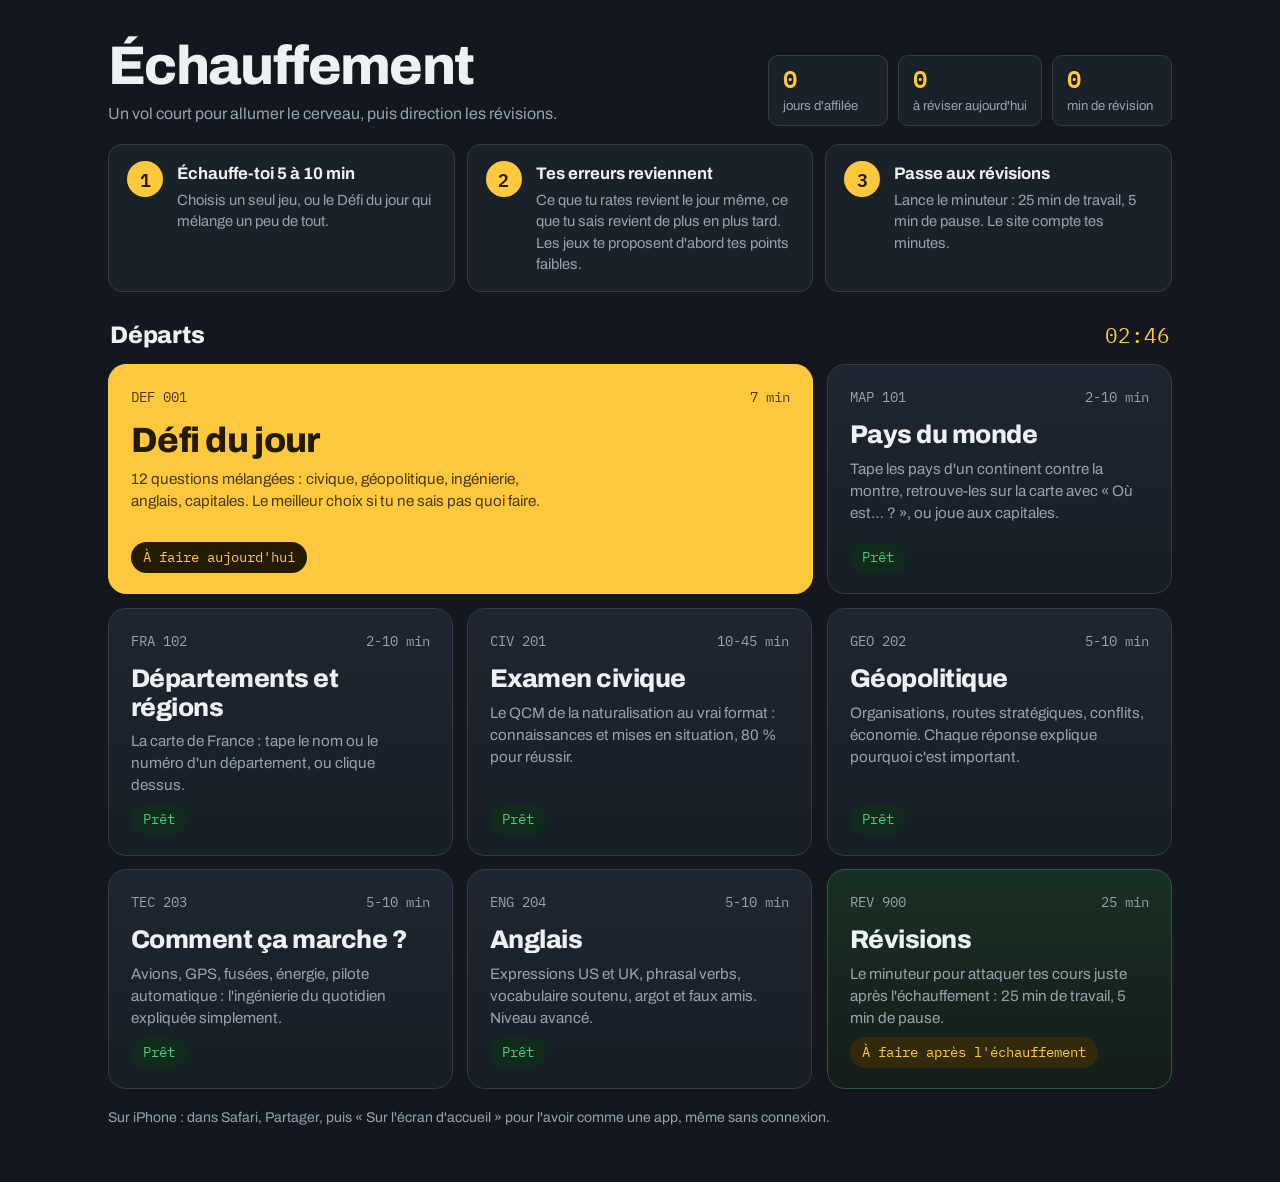
==== commit 26450afb: "Version du cache mise à jour Co-Authored-By: Claude Opus 5.5 <noreply@anthropic.com> Claude-Session:" ====
--- a/index.html
+++ b/index.html
@@ -29,15 +29,15 @@
     </div>
   </section>
 
-  <section class="board" aria-labelledby="board-title">
-    <div class="board-head"><h2 id="board-title">Départs</h2><span class="clock" id="clock">--:--</span></div>
-    <div class="cols" aria-hidden="true"><span>Vol</span><span>Destination</span><span>Durée</span><span>Statut</span></div>
-    <ul class="flights" id="flights"></ul>
-    <div class="board-foot">
-      <span>Règle d'or : un seul vol, puis les révisions.</span>
-      <span>Sur iPhone : Partager, puis « Sur l'écran d'accueil ».</span>
-    </div>
+  <section class="how" aria-label="Comment ça marche">
+    <div class="step"><span class="num">1</span><div><b>Échauffe-toi 5 à 10 min</b><p>Choisis un seul jeu, ou le Défi du jour qui mélange un peu de tout.</p></div></div>
+    <div class="step"><span class="num">2</span><div><b>Tes erreurs reviennent</b><p>Ce que tu rates revient le jour même, ce que tu sais revient de plus en plus tard. Les jeux te proposent d'abord tes points faibles.</p></div></div>
+    <div class="step"><span class="num">3</span><div><b>Passe aux révisions</b><p>Lance le minuteur : 25 min de travail, 5 min de pause. Le site compte tes minutes.</p></div></div>
   </section>
+
+  <div class="board-head2"><h2>Départs</h2><span class="clock" id="clock">--:--</span></div>
+  <section class="tiles" id="flights" aria-label="Les jeux"></section>
+  <p class="muted small foot">Sur iPhone : dans Safari, Partager, puis « Sur l'écran d'accueil » pour l'avoir comme une app, même sans connexion.</p>
 </div>
 <script src="js/common.js"></script>
 <script>
@@ -48,24 +48,24 @@
   const defi = Store.get("defi:" + today(), null);
   const focus = focusMinutes();
   const FLIGHTS = [
-    { code: "DEF 001", href: "defi.html", dest: "Défi du jour", sub: "Un peu de tout, 12 questions", dur: "7 min", featured: true,
-      status: defi !== null ? [`Arrivé, ${defi} %`, ""] : ["Embarquement", "now"] },
-    { code: "MAP 101", href: "pays.html", dest: "Pays du monde", sub: "Noms, « Où est… ? », capitales", dur: "2-10 min", d: due(["loc:", "cap:"]) },
-    { code: "FRA 102", href: "france.html", dest: "Départements et régions", sub: "La carte de France", dur: "2-10 min", d: due(["fr:"]) },
-    { code: "CIV 201", href: "civique.html", dest: "Examen civique", sub: "Naturalisation, vrai format", dur: "10-45 min", d: due(["civ:"]), l: last("civ") },
-    { code: "GEO 202", href: "geo.html", dest: "Géopolitique", sub: "Comprendre le monde", dur: "5-10 min", d: due(["geo:"]), l: last("geo") },
-    { code: "TEC 203", href: "tech.html", dest: "Comment ça marche ?", sub: "Avions, énergie, automatique", dur: "5-10 min", d: due(["tech:"]), l: last("tech") },
-    { code: "ENG 204", href: "anglais.html", dest: "Anglais", sub: "Expressions US/UK, niveau avancé", dur: "5-10 min", d: due(["en:"]), l: last("en") },
-    { code: "REV 900", href: "focus.html", dest: "Révisions", sub: "Minuteur 25 + 5 min", dur: "25 min",
-      status: focus ? [`${focus} min aujourd'hui`, ""] : ["Après le vol", "due"] }
+    { code: "DEF 001", href: "defi.html", dest: "Défi du jour", long: "12 questions mélangées : civique, géopolitique, ingénierie, anglais, capitales. Le meilleur choix si tu ne sais pas quoi faire.", sub: "Un peu de tout, 12 questions", dur: "7 min", featured: true,
+      status: defi !== null ? [`Fait aujourd'hui, ${defi} %`, ""] : ["À faire aujourd'hui", "now"] },
+    { code: "MAP 101", href: "pays.html", dest: "Pays du monde", long: "Tape les pays d'un continent contre la montre, retrouve-les sur la carte avec « Où est… ? », ou joue aux capitales.", sub: "Noms, « Où est… ? », capitales", dur: "2-10 min", d: due(["loc:", "cap:"]) },
+    { code: "FRA 102", href: "france.html", dest: "Départements et régions", long: "La carte de France : tape le nom ou le numéro d'un département, ou clique dessus.", sub: "La carte de France", dur: "2-10 min", d: due(["fr:"]) },
+    { code: "CIV 201", href: "civique.html", dest: "Examen civique", long: "Le QCM de la naturalisation au vrai format : connaissances et mises en situation, 80 % pour réussir.", sub: "Naturalisation, vrai format", dur: "10-45 min", d: due(["civ:"]), l: last("civ") },
+    { code: "GEO 202", href: "geo.html", dest: "Géopolitique", long: "Organisations, routes stratégiques, conflits, économie. Chaque réponse explique pourquoi c'est important.", sub: "Comprendre le monde", dur: "5-10 min", d: due(["geo:"]), l: last("geo") },
+    { code: "TEC 203", href: "tech.html", dest: "Comment ça marche ?", long: "Avions, GPS, fusées, énergie, pilote automatique : l'ingénierie du quotidien expliquée simplement.", sub: "Avions, énergie, automatique", dur: "5-10 min", d: due(["tech:"]), l: last("tech") },
+    { code: "ENG 204", href: "anglais.html", dest: "Anglais", long: "Expressions US et UK, phrasal verbs, vocabulaire soutenu, argot et faux amis. Niveau avancé.", sub: "Expressions US/UK, niveau avancé", dur: "5-10 min", d: due(["en:"]), l: last("en") },
+    { code: "REV 900", href: "focus.html", k: "rev", dest: "Révisions", long: "Le minuteur pour attaquer tes cours juste après l'échauffement : 25 min de travail, 5 min de pause.", sub: "Minuteur 25 + 5 min", dur: "25 min",
+      status: focus ? [`${focus} min aujourd'hui`, ""] : ["À faire après l\'échauffement", "due"] }
   ];
   document.getElementById("flights").innerHTML = FLIGHTS.map((f, i) => {
-    const [txt, cls] = f.status || (f.d ? [`${f.d} à réviser`, "due"] : f.l !== undefined && f.l !== null ? [`À l'heure, ${f.l} %`, ""] : ["À l'heure", ""]);
-    return `<li><a class="flight${f.featured ? " featured" : ""}" href="${f.href}" style="--i:${i}">
-      <span class="code">${f.code}</span>
-      <span class="dest">${f.dest}<small>${f.sub}</small></span>
-      <span class="dur">${f.dur}</span>
-      <span class="status ${cls}">${txt}</span></a></li>`;
+    const [txt, cls] = f.status || (f.d ? [`${f.d} à réviser`, "due"] : f.l !== undefined && f.l !== null ? [`Dernier score : ${f.l} %`, ""] : ["Prêt", ""]);
+    return `<a class="tile${f.featured ? " featured" : ""}${f.k ? " " + f.k : ""}" href="${f.href}" style="--i:${i}">
+      <div class="t-top"><span class="code">${f.code}</span><span class="dur">${f.dur}</span></div>
+      <h3>${f.dest}</h3>
+      <p>${f.long}</p>
+      <span class="status ${cls}">${txt}</span></a>`;
   }).join("");
   const totalDue = due(["civ:", "geo:", "tech:", "en:", "capq:", "loc:", "cap:", "fr:"]);
   document.getElementById("c-streak").textContent = streak();
--- a/css/style.css
+++ b/css/style.css
@@ -188,3 +188,33 @@
 
 @media (max-width:600px){.mapbox svg{height:56vh}.hud .stat{min-width:78px}.ask .q{display:none}}
 @media (max-width:600px){.counters{display:grid;grid-template-columns:repeat(3,minmax(0,1fr));width:100%}.counter{min-width:0;padding:8px 10px}.counter b{font-size:1.3rem}.counter span{font-size:.75rem;line-height:1.2;display:block}}
+
+/* ---------- Accueil : explication + grands cadres ---------- */
+.how{display:grid;grid-template-columns:repeat(3,minmax(0,1fr));gap:12px;margin:0 0 28px}
+.step{display:flex;gap:14px;align-items:flex-start;background:var(--panel);border:1px solid var(--line);border-radius:14px;padding:16px 18px}
+.step .num{flex:none;width:36px;height:36px;border-radius:50%;display:grid;place-items:center;background:var(--sig);color:var(--sig-ink);font-family:var(--mono);font-weight:600;font-size:1.1rem}
+.step b{display:block;font-size:1.05rem;margin-bottom:4px}
+.step p{margin:0;color:var(--mut);font-size:.92rem;line-height:1.45}
+.board-head2{display:flex;justify-content:space-between;align-items:baseline;margin:0 2px 12px}
+.board-head2 h2{font-size:1.5rem}
+.board-head2 .clock{font-family:var(--mono);color:var(--sig);font-size:1.3rem}
+.tiles{display:grid;grid-template-columns:repeat(auto-fill,minmax(min(100%,300px),1fr));gap:14px}
+.tile{position:relative;display:flex;flex-direction:column;gap:8px;min-height:210px;padding:22px 22px 20px;border-radius:18px;background:linear-gradient(180deg,#1f2631,#181e26);border:1px solid var(--line);color:var(--txt);overflow:hidden;transition:transform .15s,border-color .15s}
+.tile:hover{transform:translateY(-3px);border-color:var(--sig)}
+.tile .t-top{display:flex;justify-content:space-between;font-family:var(--mono);font-size:.85rem;color:var(--mut)}
+.tile h3{font-size:1.6rem;letter-spacing:-.02em;margin-top:6px}
+.tile p{margin:0;color:var(--mut);font-size:.95rem;line-height:1.45;max-width:46ch}
+.tile .status{margin-top:auto;align-self:flex-start;font-family:var(--mono);font-size:.88rem;padding:5px 12px;border-radius:999px;background:#102a1c;color:var(--ok)}
+.tile .status.due{background:#33290d;color:var(--sig)}
+.tile .status.now{background:var(--sig-ink);color:var(--sig)}
+.tile.featured{grid-column:span 2;background:var(--sig);border-color:var(--sig);color:var(--sig-ink);min-height:230px}
+.tile.featured .t-top,.tile.featured p{color:#4a3a06}
+.tile.featured h3{font-size:2.2rem}
+.tile.rev{border-color:#2c5a40;background:linear-gradient(180deg,#183024,#141d19)}
+.foot{margin-top:18px}
+@media (prefers-reduced-motion:no-preference){.tile{animation:flap .5s cubic-bezier(.3,1.4,.6,1) both;animation-delay:calc(var(--i)*60ms)}}
+@media (max-width:800px){.how{grid-template-columns:1fr}.tile.featured{grid-column:auto}}
+/* cadres de choix plus grands dans les jeux */
+.choices{grid-template-columns:repeat(auto-fill,minmax(min(100%,260px),1fr));gap:12px}
+.choice{padding:20px 20px;border-radius:16px;min-height:120px;gap:6px;background:linear-gradient(180deg,#1f2631,#181e26)}
+.choice b{font-size:1.25rem}
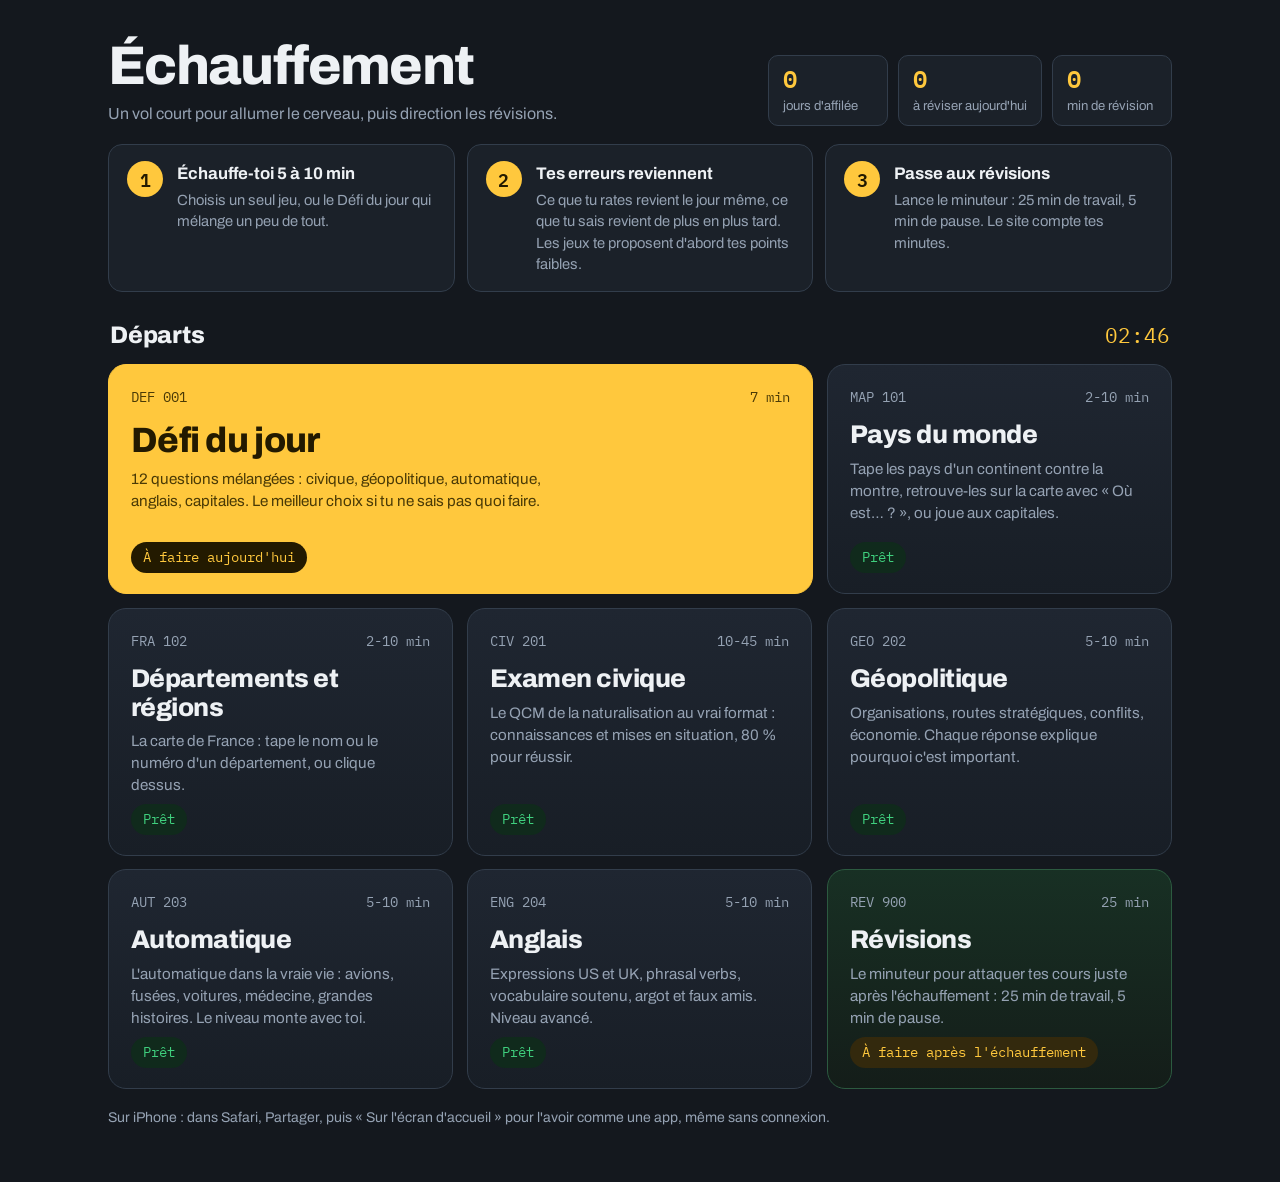
==== commit 7cb29643: "Quiz Automatique (vraie vie), niveau adaptatif, record affiché sur la carte Co-Authored-By: Claude O" ====
--- a/index.html
+++ b/index.html
@@ -48,13 +48,13 @@
   const defi = Store.get("defi:" + today(), null);
   const focus = focusMinutes();
   const FLIGHTS = [
-    { code: "DEF 001", href: "defi.html", dest: "Défi du jour", long: "12 questions mélangées : civique, géopolitique, ingénierie, anglais, capitales. Le meilleur choix si tu ne sais pas quoi faire.", sub: "Un peu de tout, 12 questions", dur: "7 min", featured: true,
+    { code: "DEF 001", href: "defi.html", dest: "Défi du jour", long: "12 questions mélangées : civique, géopolitique, automatique, anglais, capitales. Le meilleur choix si tu ne sais pas quoi faire.", sub: "Un peu de tout, 12 questions", dur: "7 min", featured: true,
       status: defi !== null ? [`Fait aujourd'hui, ${defi} %`, ""] : ["À faire aujourd'hui", "now"] },
     { code: "MAP 101", href: "pays.html", dest: "Pays du monde", long: "Tape les pays d'un continent contre la montre, retrouve-les sur la carte avec « Où est… ? », ou joue aux capitales.", sub: "Noms, « Où est… ? », capitales", dur: "2-10 min", d: due(["loc:", "cap:"]) },
     { code: "FRA 102", href: "france.html", dest: "Départements et régions", long: "La carte de France : tape le nom ou le numéro d'un département, ou clique dessus.", sub: "La carte de France", dur: "2-10 min", d: due(["fr:"]) },
     { code: "CIV 201", href: "civique.html", dest: "Examen civique", long: "Le QCM de la naturalisation au vrai format : connaissances et mises en situation, 80 % pour réussir.", sub: "Naturalisation, vrai format", dur: "10-45 min", d: due(["civ:"]), l: last("civ") },
     { code: "GEO 202", href: "geo.html", dest: "Géopolitique", long: "Organisations, routes stratégiques, conflits, économie. Chaque réponse explique pourquoi c'est important.", sub: "Comprendre le monde", dur: "5-10 min", d: due(["geo:"]), l: last("geo") },
-    { code: "TEC 203", href: "tech.html", dest: "Comment ça marche ?", long: "Avions, GPS, fusées, énergie, pilote automatique : l'ingénierie du quotidien expliquée simplement.", sub: "Avions, énergie, automatique", dur: "5-10 min", d: due(["tech:"]), l: last("tech") },
+    { code: "AUT 203", href: "auto.html", dest: "Automatique", long: "L'automatique dans la vraie vie : avions, fusées, voitures, médecine, grandes histoires. Le niveau monte avec toi.", sub: "", dur: "5-10 min", d: due(["auto:"]), l: last("auto") },
     { code: "ENG 204", href: "anglais.html", dest: "Anglais", long: "Expressions US et UK, phrasal verbs, vocabulaire soutenu, argot et faux amis. Niveau avancé.", sub: "Expressions US/UK, niveau avancé", dur: "5-10 min", d: due(["en:"]), l: last("en") },
     { code: "REV 900", href: "focus.html", k: "rev", dest: "Révisions", long: "Le minuteur pour attaquer tes cours juste après l'échauffement : 25 min de travail, 5 min de pause.", sub: "Minuteur 25 + 5 min", dur: "25 min",
       status: focus ? [`${focus} min aujourd'hui`, ""] : ["À faire après l\'échauffement", "due"] }
@@ -67,7 +67,7 @@
       <p>${f.long}</p>
       <span class="status ${cls}">${txt}</span></a>`;
   }).join("");
-  const totalDue = due(["civ:", "geo:", "tech:", "en:", "capq:", "loc:", "cap:", "fr:"]);
+  const totalDue = due(["civ:", "geo:", "auto:", "en:", "capq:", "loc:", "cap:", "fr:"]);
   document.getElementById("c-streak").textContent = streak();
   document.getElementById("c-due").textContent = totalDue;
   document.getElementById("c-focus").textContent = focus;
--- a/css/style.css
+++ b/css/style.css
@@ -218,3 +218,14 @@
 .choices{grid-template-columns:repeat(auto-fill,minmax(min(100%,260px),1fr));gap:12px}
 .choice{padding:20px 20px;border-radius:16px;min-height:120px;gap:6px;background:linear-gradient(180deg,#1f2631,#181e26)}
 .choice b{font-size:1.25rem}
+.level{background:var(--flap);border-radius:14px;padding:16px 18px;margin-bottom:18px;display:grid;grid-template-columns:auto auto 1fr;align-items:baseline;gap:4px 10px}
+.level>span:first-child{grid-column:1/-1;color:var(--mut);font-size:.9rem}
+.level b{font-family:var(--mono);font-size:2.4rem;color:var(--sig);line-height:1}
+.level .of{font-family:var(--mono);color:var(--mut)}
+.level .lbar{grid-column:1/-1;height:8px;background:var(--panel2);border-radius:99px;overflow:hidden;margin-top:6px}
+.level .lbar i{display:block;height:100%;background:var(--sig);border-radius:99px}
+.level p{grid-column:1/-1;margin:6px 0 0}
+.stat.rec{color:var(--sig)}
+.choice .rec{color:var(--sig);font-weight:600}
+.stat.beat{background:var(--sig);color:var(--sig-ink)}
+.stat.beat small{color:var(--sig-ink)}
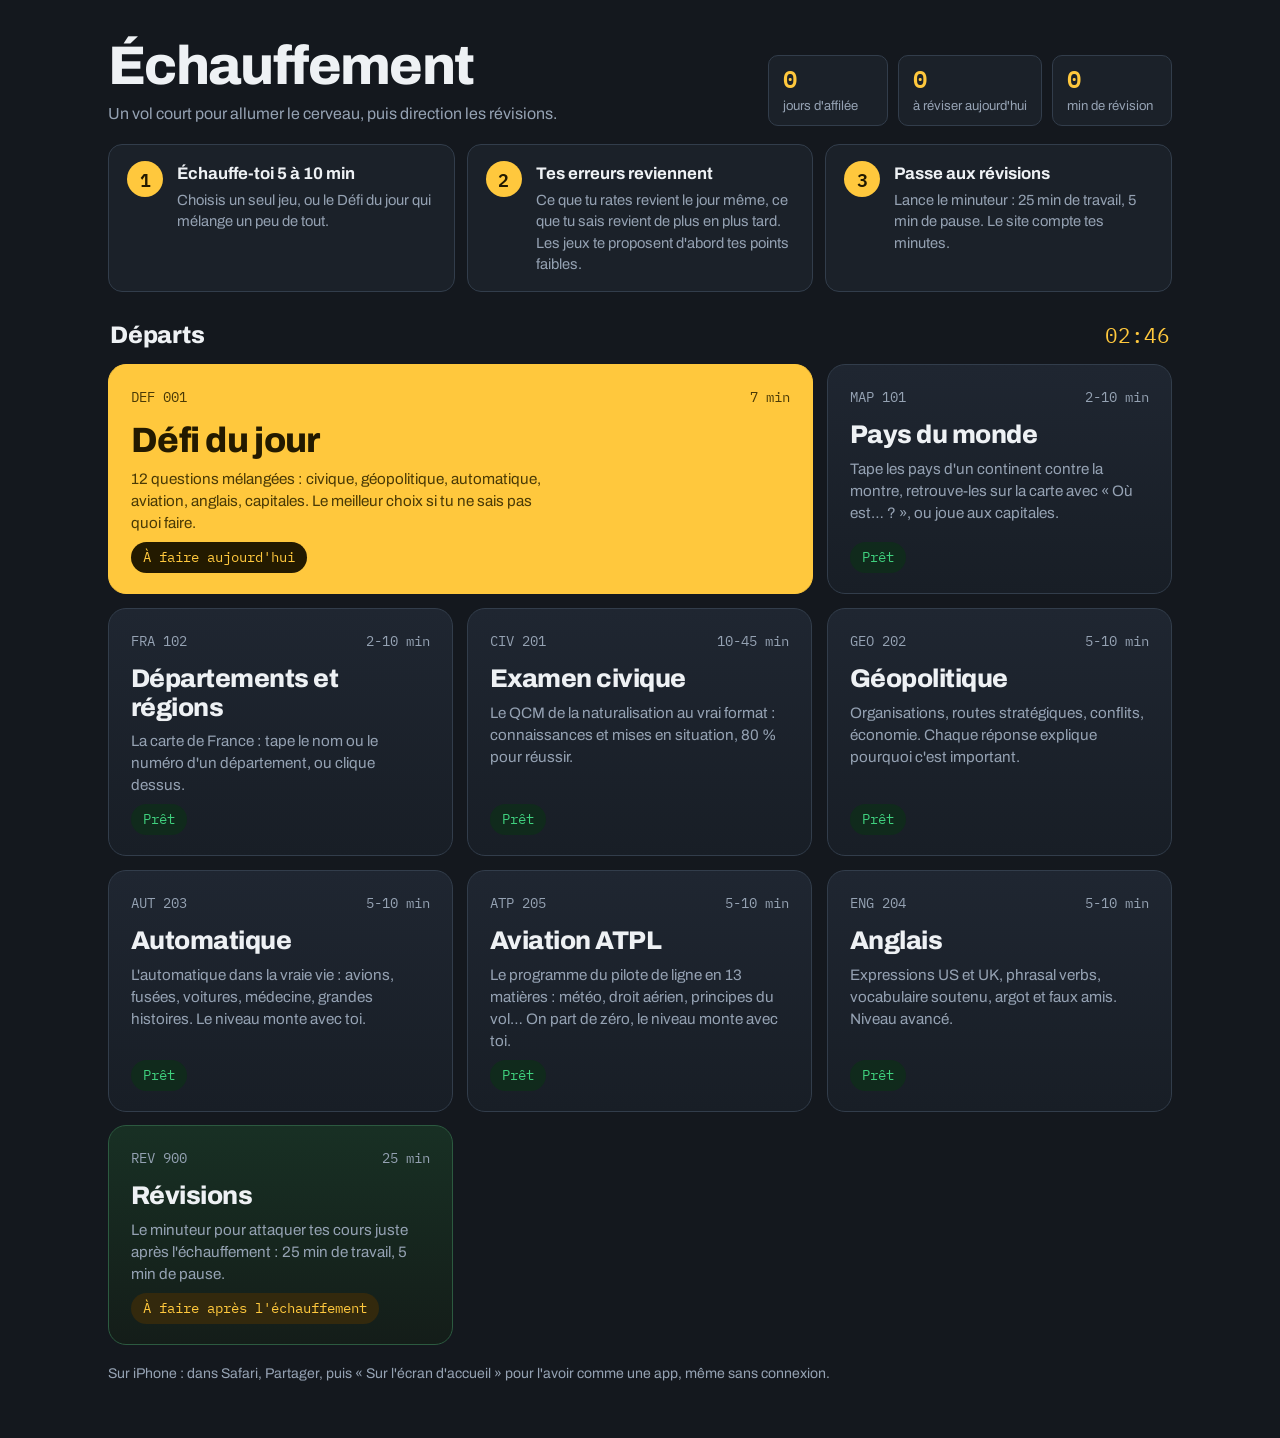
==== commit 523178b3: "Quiz Aviation ATPL (13 matières, niveau adaptatif, filtre par matière) Co-Authored-By: Claude Opus 5" ====
--- a/index.html
+++ b/index.html
@@ -48,13 +48,14 @@
   const defi = Store.get("defi:" + today(), null);
   const focus = focusMinutes();
   const FLIGHTS = [
-    { code: "DEF 001", href: "defi.html", dest: "Défi du jour", long: "12 questions mélangées : civique, géopolitique, automatique, anglais, capitales. Le meilleur choix si tu ne sais pas quoi faire.", sub: "Un peu de tout, 12 questions", dur: "7 min", featured: true,
+    { code: "DEF 001", href: "defi.html", dest: "Défi du jour", long: "12 questions mélangées : civique, géopolitique, automatique, aviation, anglais, capitales. Le meilleur choix si tu ne sais pas quoi faire.", sub: "Un peu de tout, 12 questions", dur: "7 min", featured: true,
       status: defi !== null ? [`Fait aujourd'hui, ${defi} %`, ""] : ["À faire aujourd'hui", "now"] },
     { code: "MAP 101", href: "pays.html", dest: "Pays du monde", long: "Tape les pays d'un continent contre la montre, retrouve-les sur la carte avec « Où est… ? », ou joue aux capitales.", sub: "Noms, « Où est… ? », capitales", dur: "2-10 min", d: due(["loc:", "cap:"]) },
     { code: "FRA 102", href: "france.html", dest: "Départements et régions", long: "La carte de France : tape le nom ou le numéro d'un département, ou clique dessus.", sub: "La carte de France", dur: "2-10 min", d: due(["fr:"]) },
     { code: "CIV 201", href: "civique.html", dest: "Examen civique", long: "Le QCM de la naturalisation au vrai format : connaissances et mises en situation, 80 % pour réussir.", sub: "Naturalisation, vrai format", dur: "10-45 min", d: due(["civ:"]), l: last("civ") },
     { code: "GEO 202", href: "geo.html", dest: "Géopolitique", long: "Organisations, routes stratégiques, conflits, économie. Chaque réponse explique pourquoi c'est important.", sub: "Comprendre le monde", dur: "5-10 min", d: due(["geo:"]), l: last("geo") },
     { code: "AUT 203", href: "auto.html", dest: "Automatique", long: "L'automatique dans la vraie vie : avions, fusées, voitures, médecine, grandes histoires. Le niveau monte avec toi.", sub: "", dur: "5-10 min", d: due(["auto:"]), l: last("auto") },
+    { code: "ATP 205", href: "atpl.html", dest: "Aviation ATPL", long: "Le programme du pilote de ligne en 13 matières : météo, droit aérien, principes du vol… On part de zéro, le niveau monte avec toi.", sub: "", dur: "5-10 min", d: due(["atpl:"]), l: last("atpl") },
     { code: "ENG 204", href: "anglais.html", dest: "Anglais", long: "Expressions US et UK, phrasal verbs, vocabulaire soutenu, argot et faux amis. Niveau avancé.", sub: "Expressions US/UK, niveau avancé", dur: "5-10 min", d: due(["en:"]), l: last("en") },
     { code: "REV 900", href: "focus.html", k: "rev", dest: "Révisions", long: "Le minuteur pour attaquer tes cours juste après l'échauffement : 25 min de travail, 5 min de pause.", sub: "Minuteur 25 + 5 min", dur: "25 min",
       status: focus ? [`${focus} min aujourd'hui`, ""] : ["À faire après l\'échauffement", "due"] }
@@ -67,7 +68,7 @@
       <p>${f.long}</p>
       <span class="status ${cls}">${txt}</span></a>`;
   }).join("");
-  const totalDue = due(["civ:", "geo:", "auto:", "en:", "capq:", "loc:", "cap:", "fr:"]);
+  const totalDue = due(["civ:", "geo:", "auto:", "atpl:", "en:", "capq:", "loc:", "cap:", "fr:"]);
   document.getElementById("c-streak").textContent = streak();
   document.getElementById("c-due").textContent = totalDue;
   document.getElementById("c-focus").textContent = focus;
--- a/css/style.css
+++ b/css/style.css
@@ -229,3 +229,5 @@
 .choice .rec{color:var(--sig);font-weight:600}
 .stat.beat{background:var(--sig);color:var(--sig-ink)}
 .stat.beat small{color:var(--sig-ink)}
+.tabs.filter{display:flex;flex-wrap:wrap;border-radius:18px;margin-top:4px}
+.tabs.filter .tab{padding:7px 12px;min-height:36px;font-size:.88rem}
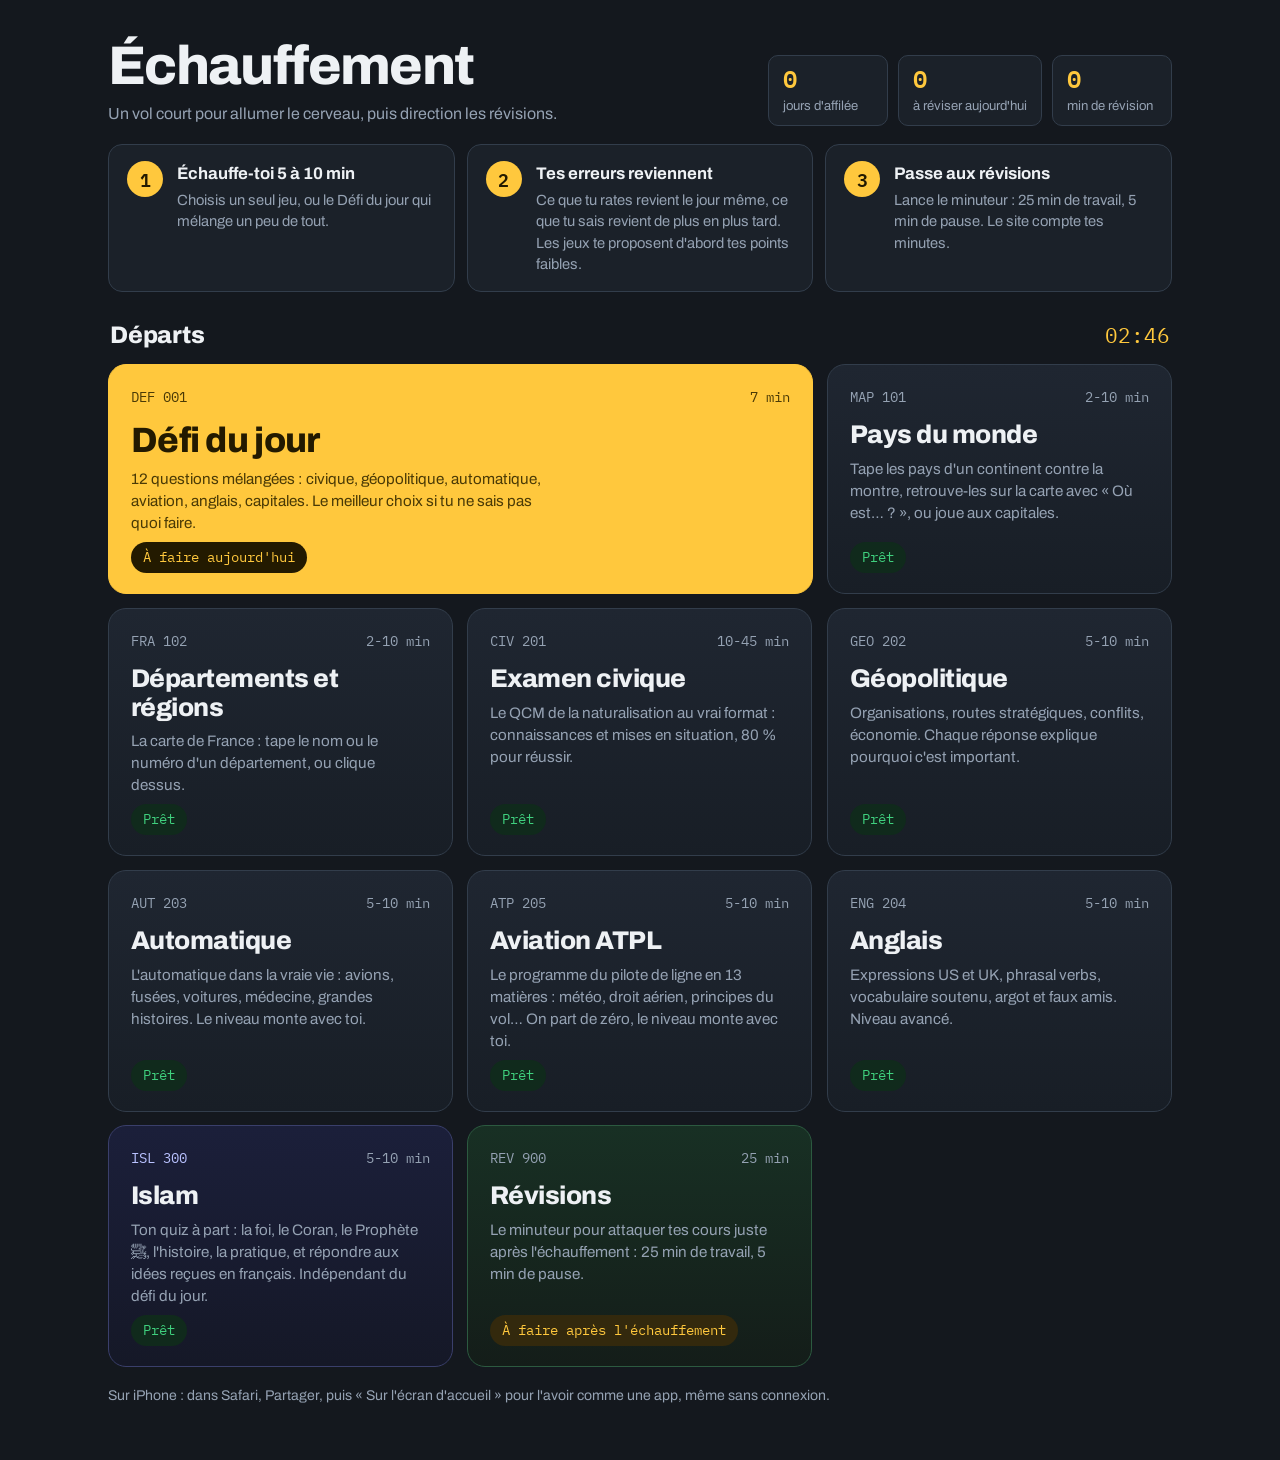
==== commit 889a9d02: "Liste des trouvés avec drapeaux sous la carte, record affiché pendant le défi, quiz Islam indépendan" ====
--- a/index.html
+++ b/index.html
@@ -57,6 +57,7 @@
     { code: "AUT 203", href: "auto.html", dest: "Automatique", long: "L'automatique dans la vraie vie : avions, fusées, voitures, médecine, grandes histoires. Le niveau monte avec toi.", sub: "", dur: "5-10 min", d: due(["auto:"]), l: last("auto") },
     { code: "ATP 205", href: "atpl.html", dest: "Aviation ATPL", long: "Le programme du pilote de ligne en 13 matières : météo, droit aérien, principes du vol… On part de zéro, le niveau monte avec toi.", sub: "", dur: "5-10 min", d: due(["atpl:"]), l: last("atpl") },
     { code: "ENG 204", href: "anglais.html", dest: "Anglais", long: "Expressions US et UK, phrasal verbs, vocabulaire soutenu, argot et faux amis. Niveau avancé.", sub: "Expressions US/UK, niveau avancé", dur: "5-10 min", d: due(["en:"]), l: last("en") },
+    { code: "ISL 300", href: "islam.html", k: "apart", dest: "Islam", long: "Ton quiz à part : la foi, le Coran, le Prophète ﷺ, l'histoire, la pratique, et répondre aux idées reçues en français. Indépendant du défi du jour.", sub: "", dur: "5-10 min", d: due(["isl:"]), l: last("isl") },
     { code: "REV 900", href: "focus.html", k: "rev", dest: "Révisions", long: "Le minuteur pour attaquer tes cours juste après l'échauffement : 25 min de travail, 5 min de pause.", sub: "Minuteur 25 + 5 min", dur: "25 min",
       status: focus ? [`${focus} min aujourd'hui`, ""] : ["À faire après l\'échauffement", "due"] }
   ];
--- a/css/style.css
+++ b/css/style.css
@@ -231,3 +231,16 @@
 .stat.beat small{color:var(--sig-ink)}
 .tabs.filter{display:flex;flex-wrap:wrap;border-radius:18px;margin-top:4px}
 .tabs.filter .tab{padding:7px 12px;min-height:36px;font-size:.88rem}
+/* Liste des pays trouvés sous la carte */
+.foundbox{margin-top:16px}
+.foundbox h3{margin:0 0 8px;font-size:1rem;color:var(--ok)}
+.fchips{display:flex;flex-wrap:wrap;gap:8px}
+.fchip{display:inline-flex;align-items:center;gap:6px;background:#15261d;border:1px solid #2c5a3c;color:#c9f5d6;padding:6px 12px;border-radius:999px;font-size:.9rem;cursor:pointer;animation:fin .35s ease-out}
+.fchip:hover{border-color:var(--ok)}
+.chip{display:inline-flex;align-items:center;gap:6px}
+.flag{font-size:1.15em;line-height:1}
+.flag.num{font-family:"IBM Plex Mono",monospace;font-size:.8em;opacity:.8}
+@keyframes fin{from{opacity:0;transform:scale(.85)}to{opacity:1;transform:none}}
+@media (prefers-reduced-motion:reduce){.fchip{animation:none}}
+.tile.apart{border-color:#3a3f6b;background:linear-gradient(180deg,#1b1f3a,#151827)}
+.tile.apart .code{color:#b9c2ff}
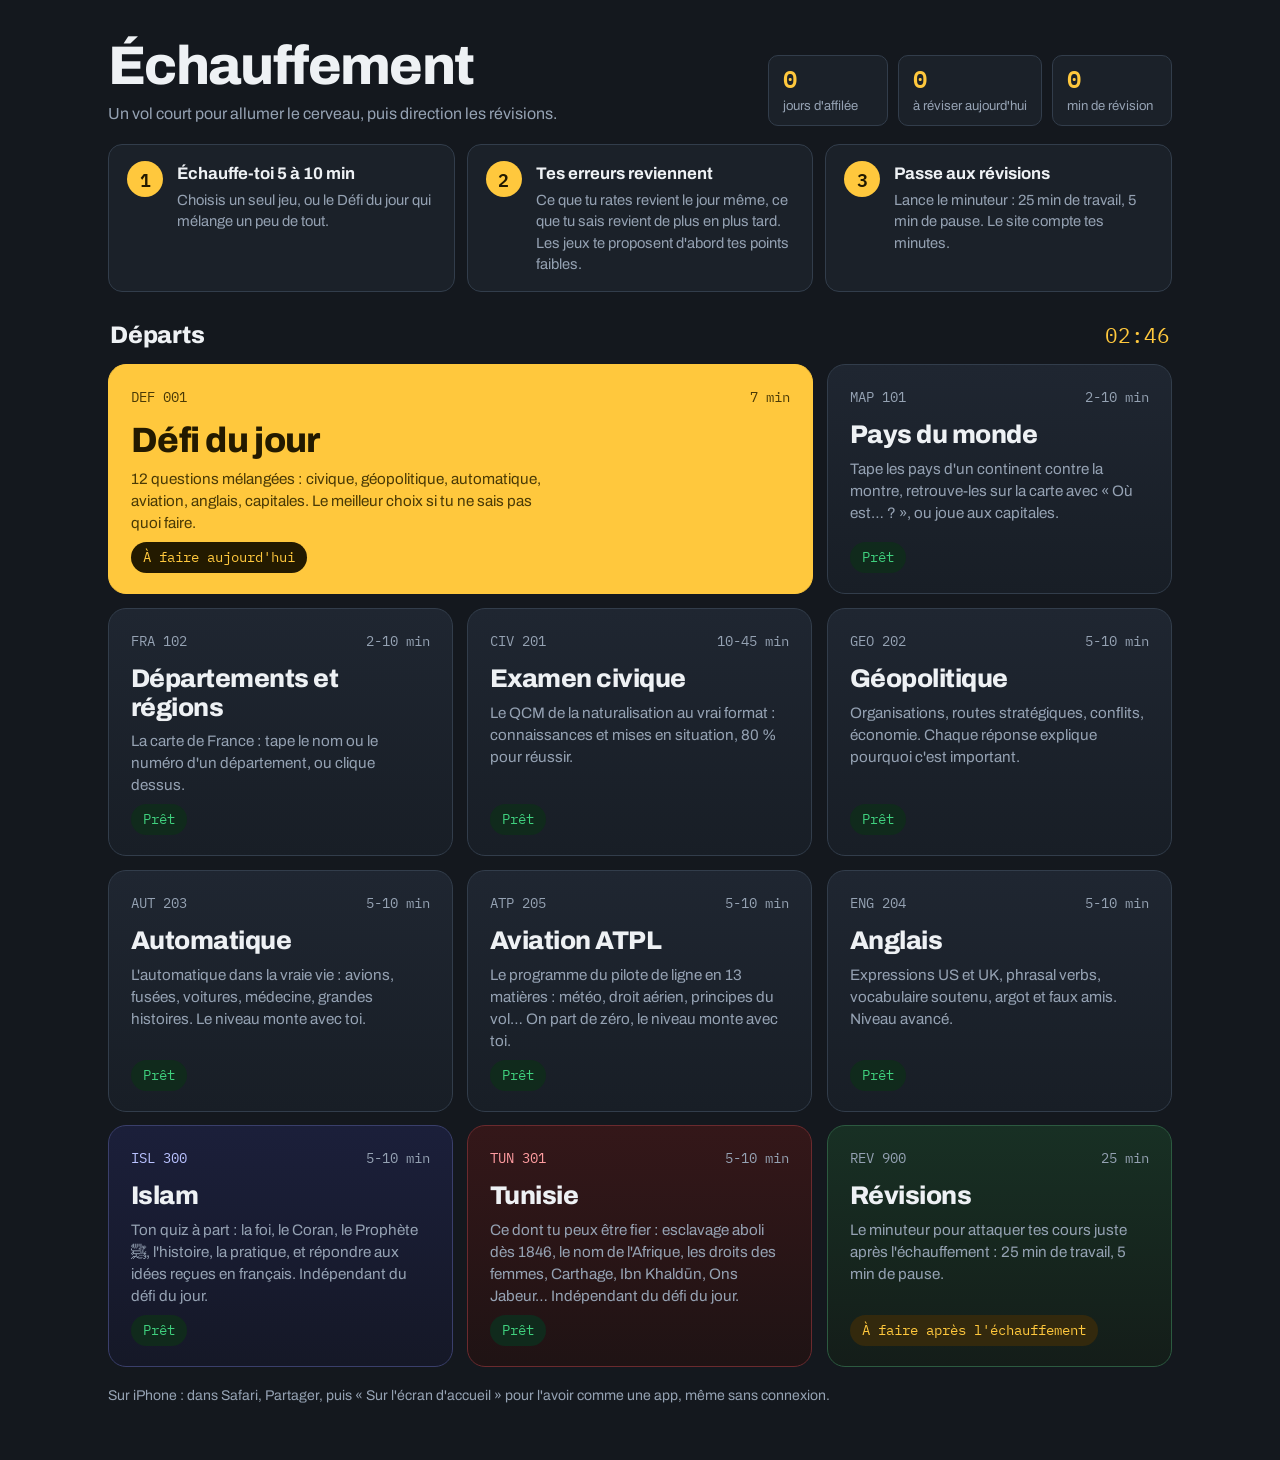
==== commit 7d99c707: "Quiz Tunisie indépendant : 36 questions (pionnière, droits des femmes, Carthage, savants, sport, pat" ====
--- a/index.html
+++ b/index.html
@@ -58,6 +58,7 @@
     { code: "ATP 205", href: "atpl.html", dest: "Aviation ATPL", long: "Le programme du pilote de ligne en 13 matières : météo, droit aérien, principes du vol… On part de zéro, le niveau monte avec toi.", sub: "", dur: "5-10 min", d: due(["atpl:"]), l: last("atpl") },
     { code: "ENG 204", href: "anglais.html", dest: "Anglais", long: "Expressions US et UK, phrasal verbs, vocabulaire soutenu, argot et faux amis. Niveau avancé.", sub: "Expressions US/UK, niveau avancé", dur: "5-10 min", d: due(["en:"]), l: last("en") },
     { code: "ISL 300", href: "islam.html", k: "apart", dest: "Islam", long: "Ton quiz à part : la foi, le Coran, le Prophète ﷺ, l'histoire, la pratique, et répondre aux idées reçues en français. Indépendant du défi du jour.", sub: "", dur: "5-10 min", d: due(["isl:"]), l: last("isl") },
+    { code: "TUN 301", href: "tunisie.html", k: "apart tn", dest: "Tunisie", long: "Ce dont tu peux être fier : esclavage aboli dès 1846, le nom de l'Afrique, les droits des femmes, Carthage, Ibn Khaldūn, Ons Jabeur… Indépendant du défi du jour.", sub: "", dur: "5-10 min", d: due(["tun:"]), l: last("tun") },
     { code: "REV 900", href: "focus.html", k: "rev", dest: "Révisions", long: "Le minuteur pour attaquer tes cours juste après l'échauffement : 25 min de travail, 5 min de pause.", sub: "Minuteur 25 + 5 min", dur: "25 min",
       status: focus ? [`${focus} min aujourd'hui`, ""] : ["À faire après l\'échauffement", "due"] }
   ];
--- a/css/style.css
+++ b/css/style.css
@@ -244,3 +244,5 @@
 @media (prefers-reduced-motion:reduce){.fchip{animation:none}}
 .tile.apart{border-color:#3a3f6b;background:linear-gradient(180deg,#1b1f3a,#151827)}
 .tile.apart .code{color:#b9c2ff}
+.tile.apart.tn{border-color:#6b2a2e;background:linear-gradient(180deg,#341719,#1f1314)}
+.tile.apart.tn .code{color:#ff9ca0}
